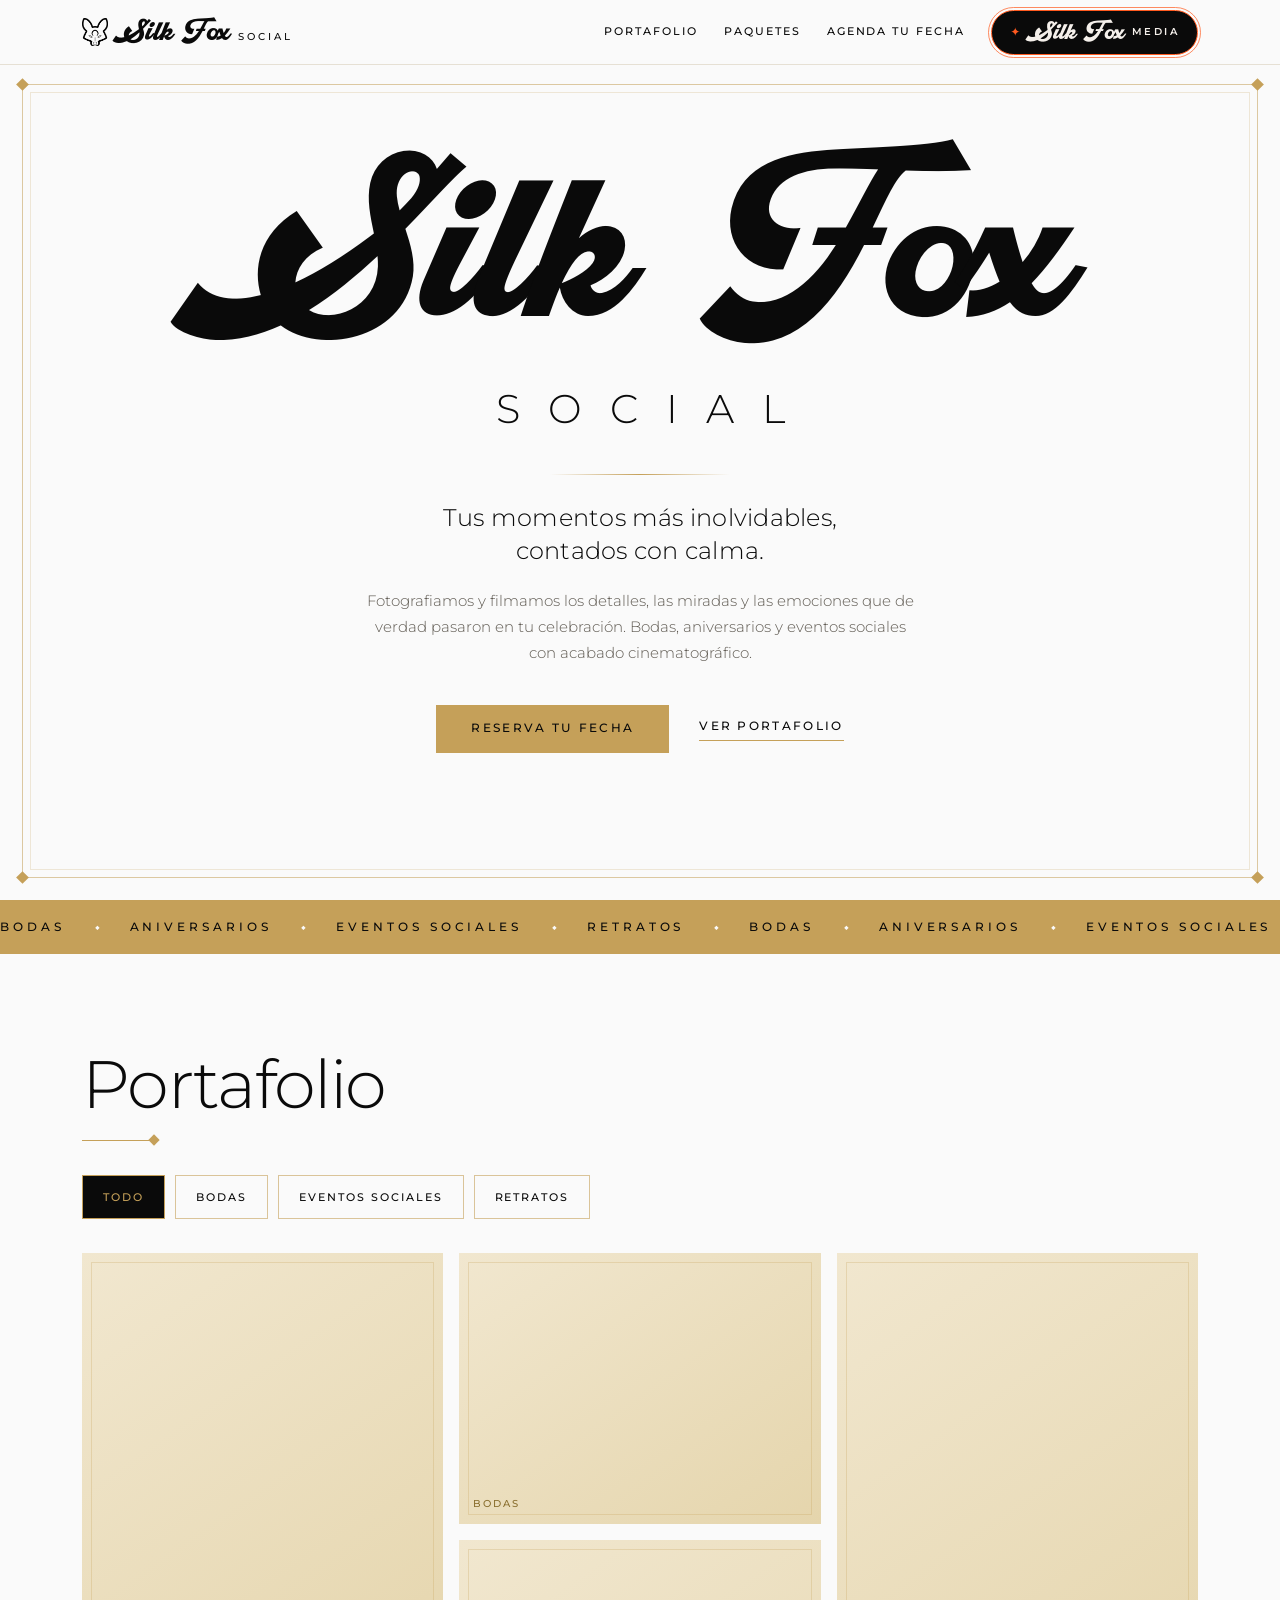
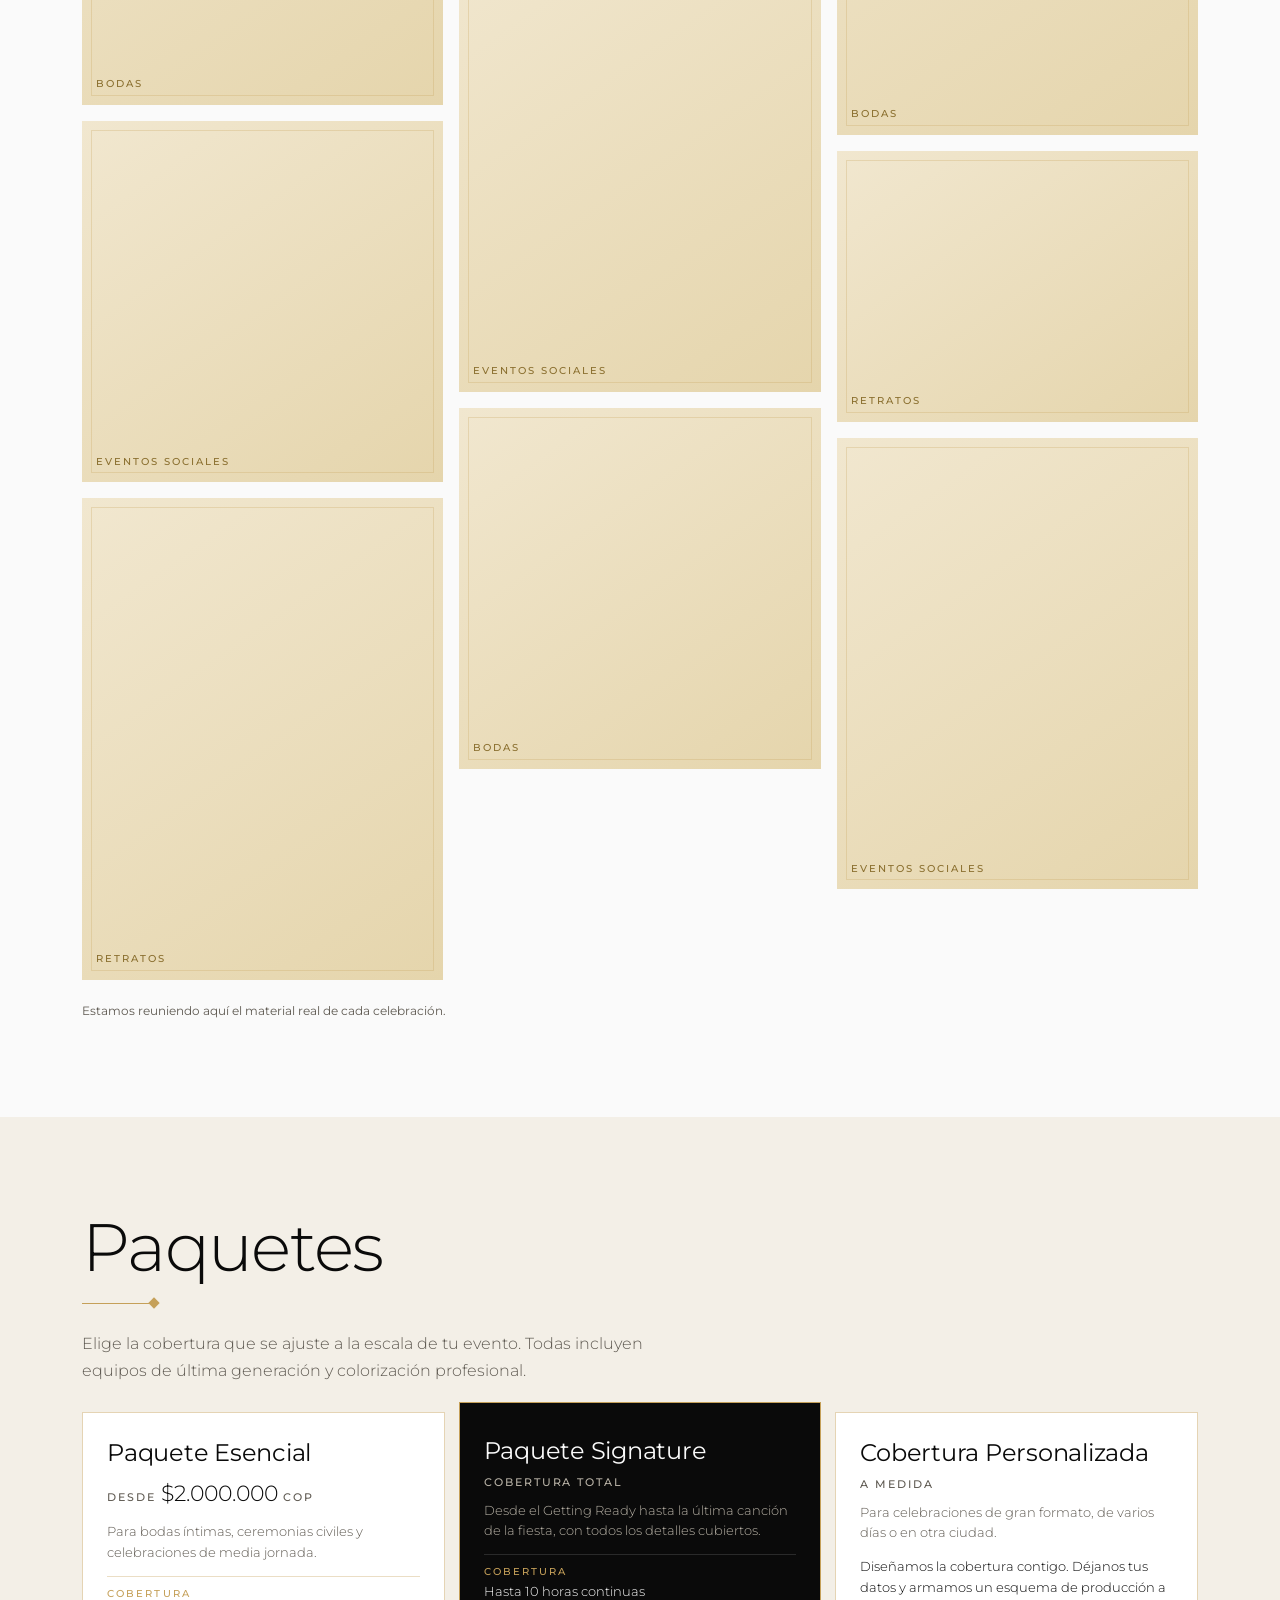
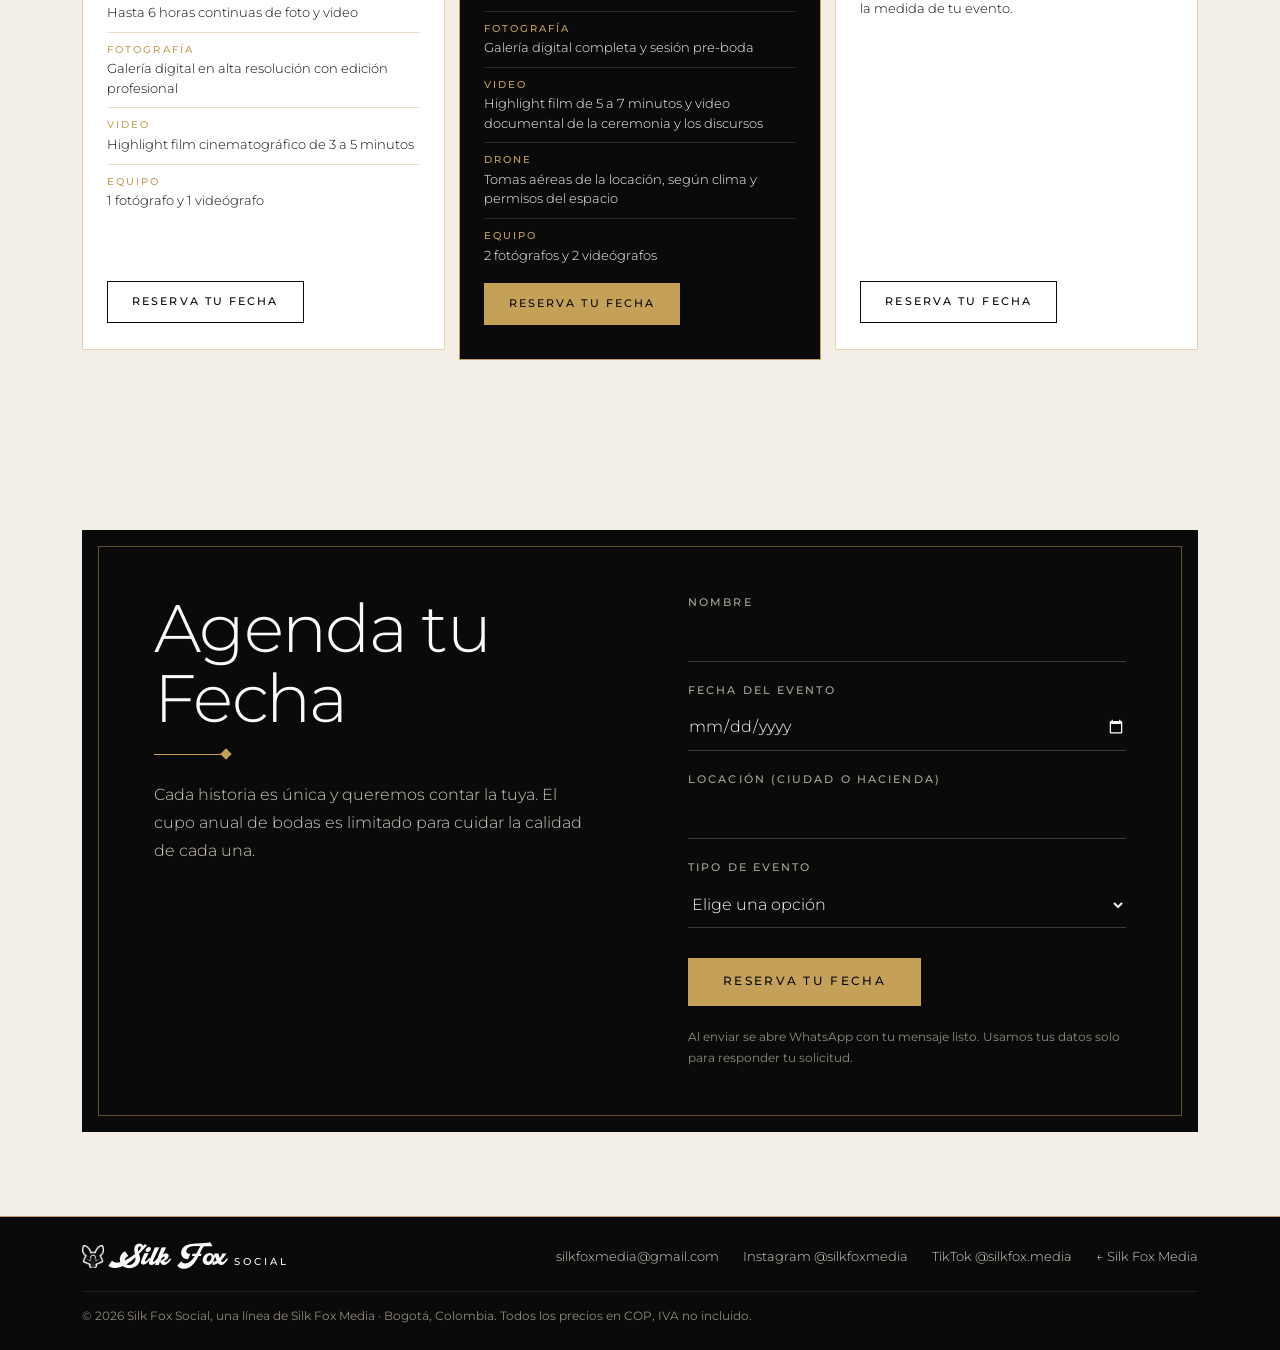
==== social.html @ bcdc84f7 "Primera versión de la web de Silk Fox Landing de Silk Fox Media (Plan Astucia y cotización a medida)" ====
<!doctype html>
<html lang="es-CO">
<head>
<meta charset="utf-8">
<meta name="viewport" content="width=device-width, initial-scale=1">
<script>try{var t=sessionStorage.getItem('sf-pt');if(t)document.documentElement.setAttribute('data-pt',t)}catch(e){}</script>
<title>Fotógrafo y Videógrafo de Bodas en Bogotá | Silk Fox Social</title>
<meta name="description" content="Fotografía y video cinematográfico para bodas, aniversarios y eventos sociales en Bogotá. Paquete Esencial desde $2.000.000 COP. Agenda tu fecha.">
<link rel="canonical" href="https://silkfox.co/social.html">
<meta name="theme-color" content="#FAFAFA">
<meta property="og:type" content="website">
<meta property="og:title" content="Silk Fox Social | Bodas y eventos sociales">
<meta property="og:description" content="Tu boda contada con emoción real y acabado cinematográfico. Fotografía y video para bodas y eventos sociales en Bogotá.">
<meta property="og:url" content="https://silkfox.co/social.html">
<meta property="og:locale" content="es_CO">
<link rel="icon" href="assets/images/favicon-32.png" sizes="32x32" type="image/png">
<link rel="apple-touch-icon" href="assets/images/apple-touch-icon.png">
<link rel="preload" href="assets/fonts/retrofunk-script.otf" as="font" type="font/otf" crossorigin>
<link rel="prefetch" href="index.html">
<link rel="preconnect" href="https://fonts.googleapis.com">
<link rel="preconnect" href="https://fonts.gstatic.com" crossorigin>
<link href="https://fonts.googleapis.com/css2?family=Montserrat:wght@300;400;500;600&display=swap" rel="stylesheet">
<link rel="stylesheet" href="transition.css">
<link rel="stylesheet" href="social.css">
<script type="application/ld+json">
{"@context":"https://schema.org","@type":"ProfessionalService","name":"Silk Fox Social","parentOrganization":{"@type":"Organization","name":"Silk Fox Media","url":"https://silkfox.co/"},"description":"Fotografía y video cinematográfico para bodas, aniversarios y eventos sociales en Bogotá, con cobertura completa y colorización profesional.","url":"https://silkfox.co/social.html","email":"silkfoxmedia@gmail.com","telephone":"+573212841853","address":{"@type":"PostalAddress","addressLocality":"Bogotá","addressCountry":"CO"},"sameAs":["https://instagram.com/silkfoxmedia","https://www.tiktok.com/@silkfox.media"],"areaServed":"Colombia","makesOffer":{"@type":"Offer","name":"Paquete Esencial","description":"Hasta 6 horas de cobertura de fotografía y video, galería digital en alta resolución y highlight film de 3 a 5 minutos.","priceCurrency":"COP","price":"2000000","priceSpecification":{"@type":"PriceSpecification","priceCurrency":"COP","minPrice":"2000000"}}}
</script>
</head>
<body>
<a class="skip" href="#main">Saltar al contenido</a>

<header class="nav" id="nav">
  <div class="wrap nav__in">
    <a class="brand" href="#top" aria-label="Silk Fox Social, inicio"><img src="assets/images/logo.png" alt="" width="30" height="31"><span><b class="sf">Silk Fox</b> Social</span></a>
    <nav class="nav__links" aria-label="Principal">
      <a href="#portafolio">Portafolio</a>
      <a href="#paquetes">Paquetes</a>
      <a href="#fecha">Agenda tu fecha</a>
      <a class="nav__back" data-transition="main" href="index.html"><i aria-hidden="true">✦</i><span class="sf">Silk Fox</span><em>Media</em></a>
    </nav>
  </div>
</header>

<main id="main">

<section class="hero" id="top">
  <div class="wrap hero__in">
    <h1 class="hero__title rv" aria-label="Silk Fox Social"><span class="sf" aria-hidden="true">Silk Fox</span><span class="hero__s" aria-hidden="true">Social</span></h1>
    <span class="hero__rule" aria-hidden="true"></span>
    <p class="hero__sub rv">Tus momentos más inolvidables, contados con calma.</p>
    <p class="hero__copy rv">Fotografiamos y filmamos los detalles, las miradas y las emociones que de verdad pasaron en tu celebración. Bodas, aniversarios y eventos sociales con acabado cinematográfico.</p>
    <div class="hero__cta rv">
      <a class="btn" href="#fecha">Reserva tu fecha</a>
      <a class="link" href="#portafolio">Ver portafolio</a>
    </div>
  </div>
  <span class="corner corner--tl" aria-hidden="true"></span><span class="corner corner--tr" aria-hidden="true"></span><span class="corner corner--bl" aria-hidden="true"></span><span class="corner corner--br" aria-hidden="true"></span>
</section>
<div class="strip" aria-hidden="true"><div class="strip__track"><span>Bodas</span><i>◆</i><span>Aniversarios</span><i>◆</i><span>Eventos sociales</span><i>◆</i><span>Retratos</span><i>◆</i><span>Bodas</span><i>◆</i><span>Aniversarios</span><i>◆</i><span>Eventos sociales</span><i>◆</i><span>Retratos</span><i>◆</i><span>Bodas</span><i>◆</i><span>Aniversarios</span><i>◆</i><span>Eventos sociales</span><i>◆</i><span>Retratos</span><i>◆</i><span>Bodas</span><i>◆</i><span>Aniversarios</span><i>◆</i><span>Eventos sociales</span><i>◆</i><span>Retratos</span><i>◆</i></div></div>

<section class="sec" id="portafolio">
  <div class="wrap">
    <header class="sec__head rv">
      <h2 class="disp">Portafolio</h2>
      <span class="rule" aria-hidden="true"><b></b></span>
    </header>
    <div class="chips rv" role="group" aria-label="Filtrar portafolio">
      <button class="chip is-on" data-filter="all" aria-pressed="true">Todo</button>
      <button class="chip" data-filter="bodas" aria-pressed="false">Bodas</button>
      <button class="chip" data-filter="eventos" aria-pressed="false">Eventos Sociales</button>
      <button class="chip" data-filter="retratos" aria-pressed="false">Retratos</button>
    </div>
    <!-- MOCK: reemplazar cada .ph por <img src="assets/social/NOMBRE.webp" alt="descripción" loading="lazy" width="" height=""> -->
    <div class="masonry" id="masonry">
      <figure class="tile a-45" data-cat="bodas"><div class="ph"></div><figcaption>Bodas</figcaption></figure>
      <figure class="tile a-11" data-cat="eventos"><div class="ph"></div><figcaption>Eventos Sociales</figcaption></figure>
      <figure class="tile a-34" data-cat="retratos"><div class="ph"></div><figcaption>Retratos</figcaption></figure>
      <figure class="tile a-43" data-cat="bodas"><div class="ph"></div><figcaption>Bodas</figcaption></figure>
      <figure class="tile a-45" data-cat="eventos"><div class="ph"></div><figcaption>Eventos Sociales</figcaption></figure>
      <figure class="tile a-11" data-cat="bodas"><div class="ph"></div><figcaption>Bodas</figcaption></figure>
      <figure class="tile a-34" data-cat="bodas"><div class="ph"></div><figcaption>Bodas</figcaption></figure>
      <figure class="tile a-43" data-cat="retratos"><div class="ph"></div><figcaption>Retratos</figcaption></figure>
      <figure class="tile a-45" data-cat="eventos"><div class="ph"></div><figcaption>Eventos Sociales</figcaption></figure>
    </div>
    <p class="note rv">Estamos reuniendo aquí el material real de cada celebración.</p>
  </div>
</section>

<section class="sec sec--tint" id="paquetes">
  <div class="wrap">
    <header class="sec__head rv">
      <h2 class="disp">Paquetes</h2>
      <span class="rule" aria-hidden="true"><b></b></span>
    </header>
    <p class="lead rv">Elige la cobertura que se ajuste a la escala de tu evento. Todas incluyen equipos de última generación y colorización profesional.</p>

    <div class="pk">
      <article class="pack rv">
        <h3 class="disp">Paquete Esencial</h3>
        <p class="price">Desde <b>$2.000.000</b> COP</p>
        <p class="pack__tag">Para bodas íntimas, ceremonias civiles y celebraciones de media jornada.</p>
        <dl class="spec">
          <div><dt>Cobertura</dt><dd>Hasta 6 horas continuas de foto y video</dd></div>
          <div><dt>Fotografía</dt><dd>Galería digital en alta resolución con edición profesional</dd></div>
          <div><dt>Video</dt><dd>Highlight film cinematográfico de 3 a 5 minutos</dd></div>
          <div><dt>Equipo</dt><dd>1 fotógrafo y 1 videógrafo</dd></div>
        </dl>
        <a class="btn btn--line" href="#fecha" data-pack="Paquete Esencial">Reserva tu fecha</a>
      </article>

      <article class="pack pack--dark rv">
        <h3 class="disp">Paquete Signature</h3>
        <p class="price">Cobertura total</p>
        <p class="pack__tag">Desde el Getting Ready hasta la última canción de la fiesta, con todos los detalles cubiertos.</p>
        <dl class="spec">
          <div><dt>Cobertura</dt><dd>Hasta 10 horas continuas</dd></div>
          <div><dt>Fotografía</dt><dd>Galería digital completa y sesión pre-boda</dd></div>
          <div><dt>Video</dt><dd>Highlight film de 5 a 7 minutos y video documental de la ceremonia y los discursos</dd></div>
          <div><dt>Drone</dt><dd>Tomas aéreas de la locación, según clima y permisos del espacio</dd></div>
          <div><dt>Equipo</dt><dd>2 fotógrafos y 2 videógrafos</dd></div>
        </dl>
        <a class="btn" href="#fecha" data-pack="Paquete Signature">Reserva tu fecha</a>
      </article>

      <article class="pack rv">
        <h3 class="disp">Cobertura Personalizada</h3>
        <p class="price">A medida</p>
        <p class="pack__tag">Para celebraciones de gran formato, de varios días o en otra ciudad.</p>
        <p class="pack__txt">Diseñamos la cobertura contigo. Déjanos tus datos y armamos un esquema de producción a la medida de tu evento.</p>
        <a class="btn btn--line" href="#fecha" data-pack="Cobertura Personalizada">Reserva tu fecha</a>
      </article>
    </div>
  </div>
</section>

<section class="sec sec--tint" id="fecha">
  <div class="wrap">
  <div class="fecha">
    <div class="rv">
      <h2 class="disp">Agenda tu Fecha</h2>
      <span class="rule" aria-hidden="true"><b></b></span>
      <p class="fecha__txt">Cada historia es única y queremos contar la tuya. El cupo anual de bodas es limitado para cuidar la calidad de cada una.</p>
    </div>
    <form class="form rv" id="date" novalidate>
      <label>Nombre<input name="nombre" type="text" autocomplete="name" required></label>
      <label>Fecha del evento<input name="fecha" type="date" required></label>
      <label>Locación (ciudad o hacienda)<input name="lugar" type="text" required></label>
      <label>Tipo de evento
        <select name="tipo" required>
          <option value="">Elige una opción</option>
          <option>Boda</option>
          <option>Aniversario</option>
          <option>Evento social</option>
          <option>Retrato</option>
          <option>Otro</option>
        </select>
      </label>
      <input type="hidden" name="paquete" value="">
      <button class="btn" type="submit">Reserva tu fecha</button>
      <p class="note" id="formnote" role="status">Al enviar se abre WhatsApp con tu mensaje listo. Usamos tus datos solo para responder tu solicitud.</p>
    </form>
  </div>
  </div>
</section>

</main>

<footer class="foot">
  <div class="wrap foot__in">
    <a class="brand" href="#top"><img src="assets/images/logo.png" alt="" width="26" height="27"><span><b class="sf">Silk Fox</b> Social</span></a>
    <ul class="foot__list">
      <li><a href="mailto:silkfoxmedia@gmail.com">silkfoxmedia@gmail.com</a></li>
      <li><a href="https://instagram.com/silkfoxmedia" target="_blank" rel="noopener">Instagram @silkfoxmedia</a></li>
      <li><a href="https://www.tiktok.com/@silkfox.media" target="_blank" rel="noopener">TikTok @silkfox.media</a></li>
      <li><a data-transition="main" href="index.html">← Silk Fox Media</a></li>
    </ul>
    <p class="note">© <span id="yr">2026</span> Silk Fox Social, una línea de Silk Fox Media · Bogotá, Colombia. Todos los precios en COP, IVA no incluido.</p>
  </div>
</footer>

<script src="social.js"></script>
<script src="transition.js"></script>
</body>
</html>
---- transition.css ----
/* Transición entre Silk Fox Media (oscuro/naranja) y Silk Fox Social (perla/dorado) */
html[data-pt="social"]{--ptbg:#FAFAFA}
html[data-pt="main"]{--ptbg:#0A0A0A}
/* cubre la página nueva hasta que el script toma el relevo (evita el parpadeo) */
html[data-pt]::after{content:"";position:fixed;inset:0;z-index:9999;background:var(--ptbg)}

.pt{position:fixed;inset:0;z-index:10000;background:var(--pt-bg);color:var(--pt-fg);display:grid;place-items:center;pointer-events:all;
  transform:translateY(100%);transition:transform .9s cubic-bezier(.76,0,.24,1)}
.pt::before,.pt::after{content:"";position:absolute;left:-10%;right:-10%;height:16vh;background:var(--pt-bg)}
.pt::before{bottom:calc(100% - 1px);border-radius:50% 50% 0 0/100% 100% 0 0}
.pt::after{top:calc(100% - 1px);border-radius:0 0 50% 50%/0 0 100% 100%}
.pt.is-in{transform:translateY(0)}
.pt.is-out{transform:translateY(-100%)}
.pt.is-now{transition:none;transform:translateY(0)}
.pt__box{display:grid;justify-items:center;gap:18px;text-align:center;opacity:0;transform:translateY(14px);transition:opacity .5s ease .45s,transform .7s cubic-bezier(.2,0,0,1) .45s}
.pt.is-in .pt__box,.pt.is-now .pt__box{opacity:1;transform:none}
.pt.is-out .pt__box{opacity:0;transform:translateY(-14px);transition-delay:0s;transition-duration:.35s}
.pt__label{line-height:1;white-space:nowrap}
.pt__label{display:grid;justify-items:center;gap:12px}
.pt__label .sf{font-family:'Retrofunk Script',cursive;font-weight:400;font-size:clamp(70px,13vw,170px);line-height:.95}
.pt__label .pt__s{font-family:'Montserrat',sans-serif;font-weight:300;text-transform:uppercase;letter-spacing:.7em;padding-left:.7em;font-size:clamp(16px,2.6vw,32px)}
.pt--main .pt__s{font-weight:600;color:var(--pt-accent);letter-spacing:.5em;padding-left:.5em}
.pt__line{display:block;height:1.5px;width:0;background:var(--pt-accent);transition:width .8s cubic-bezier(.2,0,0,1) .6s}
.pt.is-in .pt__line,.pt.is-now .pt__line{width:min(220px,40vw)}
.pt.is-out .pt__line{transition-delay:0s}
@media (prefers-reduced-motion:reduce){.pt,.pt__box,.pt__line{transition:none!important}}
---- social.css ----
:root{--gold:#C5A059;--gold-hover:#D4AF37;--pearl:#FAFAFA;--ink:#0A0A0A;--soft:#5f5a52;--line:#e6e0d4;--tint:#F3EFE7;--ease:cubic-bezier(.2,0,0,1);--gutter:22px;color-scheme:light}
@font-face{font-family:'Retrofunk Script';src:url('assets/fonts/retrofunk-script.otf') format('opentype');font-display:swap}
*,*::before,*::after{box-sizing:border-box}
html{scroll-behavior:smooth;scroll-padding-top:76px;-webkit-text-size-adjust:100%}
body{margin:0;background:var(--pearl);color:var(--ink);font:300 15.5px/1.75 'Montserrat',system-ui,sans-serif;overflow-x:hidden;-webkit-font-smoothing:antialiased}
h1,h2,h3,p,dl,dd,figure,ul{margin:0;padding:0}ul{list-style:none}
a{color:inherit}img{display:block;max-width:100%}
:focus-visible{outline:2px solid var(--gold);outline-offset:3px;border-radius:2px}
.skip{position:absolute;left:-999px;top:8px;background:var(--ink);color:#fff;padding:8px 14px;z-index:100}.skip:focus{left:8px}
.wrap{width:100%;max-width:1160px;margin-inline:auto;padding-inline:var(--gutter)}
.sf{font-family:'Retrofunk Script',cursive;font-weight:400;letter-spacing:.01em}
.disp{font-family:'Montserrat',sans-serif;font-weight:300;letter-spacing:-.025em}
.rule{display:block;width:72px;height:1px;background:var(--gold);margin:20px 0 0}
.note{font-size:12px;color:var(--soft);font-weight:400}

/* nav */
.nav{position:fixed;inset:0 0 auto 0;z-index:50;background:rgba(250,250,250,.88);backdrop-filter:blur(12px);border-bottom:.5px solid var(--line)}
.nav__in{display:flex;align-items:center;justify-content:space-between;height:64px}
.brand{display:inline-flex;align-items:center;gap:10px;text-decoration:none}
.brand img{width:26px;height:auto;filter:invert(1)}
.brand span{white-space:nowrap;font-weight:500;font-size:10px;letter-spacing:.3em;text-transform:uppercase;line-height:1;display:inline-flex;align-items:baseline;gap:9px}
.brand .sf{font-size:25px;letter-spacing:.01em;text-transform:none;font-weight:400;padding-top:3px}
.nav__links{display:flex;align-items:center;gap:26px}
.nav__links a{font-size:11px;font-weight:500;letter-spacing:.18em;text-transform:uppercase;text-decoration:none;color:var(--ink);transition:color .3s}
.nav__links a:hover{color:var(--gold)}
.nav__links a:not(.nav__back){display:none}
.nav__links a.nav__back{position:relative;display:inline-flex;align-items:center;gap:8px;padding:10px 18px;border-radius:100px;isolation:isolate;
  color:#F5F0EB;background:linear-gradient(110deg,#0A0A0A 0%,#0A0A0A 38%,#4a210f 50%,#0A0A0A 62%,#0A0A0A 100%);background-size:260% 100%;border:1px solid #FF5A1F;
  animation:orangeSweep 3.6s var(--ease) infinite;transition:transform .4s var(--ease),background-color .3s,color .3s}
.nav__links a.nav__back:hover{color:#fff;transform:translateY(-1px) scale(1.04);background:#FF5A1F}
.nav__back i{font-style:normal;color:#FF5A1F;font-size:12px;line-height:1;display:inline-block;animation:twinkle 2.4s ease-in-out infinite}
.nav__back:hover i{color:#fff}
.nav__back .sf{font-size:21px;letter-spacing:.01em;text-transform:none;line-height:1;padding-top:2px}
.nav__back em{font-style:normal;font-size:10px;font-weight:600;letter-spacing:.24em;text-transform:uppercase}
.nav__back::after{content:"";position:absolute;inset:-4px;border-radius:100px;border:1px solid rgba(255,90,31,.7);z-index:-1;animation:ringPulse 2.8s var(--ease) infinite;pointer-events:none}
@keyframes orangeSweep{0%,25%{background-position:100% 0}75%,100%{background-position:0 0}}
@keyframes twinkle{0%,100%{transform:scale(1) rotate(0);opacity:1}50%{transform:scale(.7) rotate(90deg);opacity:.6}}
@keyframes ringPulse{0%{transform:scale(.96);opacity:.9}70%,100%{transform:scale(1.18,1.5);opacity:0}}
@media (min-width:768px){.nav__links a{display:inline!important}}

/* botones */
.btn{display:inline-flex;align-items:center;justify-content:center;min-height:48px;padding:0 34px;background:var(--gold);color:var(--ink);border:1px solid var(--gold);
  font:500 11.5px/1 'Montserrat',sans-serif;letter-spacing:.2em;text-transform:uppercase;text-decoration:none;cursor:pointer;border-radius:0;transition:background .4s var(--ease),border-color .4s,color .4s,transform .4s var(--ease)}
.btn:hover{background:var(--gold-hover);border-color:var(--gold-hover)}
.btn:active{transform:scale(.985)}
.btn--line{background:transparent;color:var(--ink);border-color:var(--ink)}
.btn--line:hover{background:var(--ink);color:var(--pearl);border-color:var(--ink)}
.link{font-size:11.5px;font-weight:500;letter-spacing:.2em;text-transform:uppercase;text-decoration:none;border-bottom:1px solid var(--gold);padding-bottom:4px;transition:color .3s}
.link:hover{color:var(--gold)}

/* revelado suave */
.js .rv{opacity:0;transform:translateY(22px);transition:opacity 1.1s var(--ease),transform 1.1s var(--ease);transition-delay:var(--d,0ms)}
.js .rv.in{opacity:1;transform:none}

/* hero */
.hero{min-height:100svh;display:grid;place-items:center;padding:110px 0 80px;text-align:center}
.hero__in{display:grid;justify-items:center}
.hero__title{margin:0;display:grid;justify-items:center;font-weight:400}
.hero__title .sf{font-size:clamp(78px,15vw,208px);line-height:.95}
.hero__s{font-family:'Montserrat',sans-serif;font-weight:300;font-size:clamp(20px,3.2vw,40px);letter-spacing:.7em;text-transform:uppercase;margin-top:14px;padding-left:.7em;color:var(--ink)}
.hero__rule{display:block;width:0;height:1px;background:var(--gold);margin:30px 0 26px;transition:width 1.4s var(--ease) .5s}
.js .hero.go .hero__rule{width:96px}
body:not(.js) .hero__rule{width:96px}
.hero__sub{font-size:clamp(17px,2.2vw,24px);font-weight:300;letter-spacing:.01em;max-width:26ch;line-height:1.4}
.hero__copy{max-width:560px;color:var(--soft);margin-top:20px;font-size:15px}
.hero__cta{display:flex;flex-wrap:wrap;gap:22px 30px;justify-content:center;align-items:center;margin-top:38px}

/* secciones */
.sec{padding:96px 0}
.sec--tint{background:var(--tint)}
.sec--ink{background:var(--ink);color:var(--pearl)}
.sec__head h2,.fecha h2{font-size:clamp(38px,5.2vw,68px);line-height:1.05}
.sec__head{margin-bottom:34px}
.lead{max-width:620px;color:var(--soft);margin:-8px 0 44px}

/* portafolio masonry */
.chips{display:flex;flex-wrap:wrap;gap:10px;margin-bottom:34px}
.chip{background:transparent;border:1px solid var(--line);color:var(--ink);padding:0 20px;min-height:44px;font:500 11px/1 'Montserrat',sans-serif;letter-spacing:.18em;text-transform:uppercase;cursor:pointer;transition:all .35s var(--ease)}
.chip:hover{border-color:var(--gold)}
.chip.is-on{background:var(--ink);border-color:var(--ink);color:var(--pearl)}
.masonry{columns:1;column-gap:16px}
@media (min-width:600px){.masonry{columns:2}}
@media (min-width:960px){.masonry{columns:3}}
.tile{break-inside:avoid;margin-bottom:16px;position:relative;overflow:hidden;transition:opacity .5s var(--ease),transform .5s var(--ease)}
.tile.is-hide{display:none}
.tile.is-fade{opacity:0;transform:scale(.98)}
.ph{width:100%;background:linear-gradient(145deg,#EDE7DA,#E1D8C5);transition:transform 1.2s var(--ease)}
.a-45 .ph{aspect-ratio:4/5}.a-11 .ph{aspect-ratio:1/1}.a-34 .ph{aspect-ratio:3/4}.a-43 .ph{aspect-ratio:4/3}
.tile:hover .ph{transform:scale(1.03)}
.tile img{width:100%;height:auto;transition:transform 1.2s var(--ease)}.tile:hover img{transform:scale(1.03)}
.tile figcaption{position:absolute;left:14px;bottom:12px;font-size:10px;font-weight:500;letter-spacing:.2em;text-transform:uppercase;color:#7a7060}
.tile::after{content:"";position:absolute;inset:10px;border:1px solid rgba(197,160,89,.55);opacity:0;transition:opacity .5s var(--ease);pointer-events:none}
.tile:hover::after{opacity:1}
#portafolio .note{margin-top:20px}

/* paquetes */
.pk{display:grid;gap:18px}
.pack{display:flex;flex-direction:column;align-items:flex-start;padding:34px 28px;background:var(--pearl);border:1px solid var(--line);transition:border-color .5s var(--ease),transform .6s var(--ease)}
.pack:hover{border-color:var(--gold);transform:translateY(-4px)}
.pack h3{font-size:clamp(24px,2.3vw,30px);line-height:1.15;font-weight:400;letter-spacing:-.01em}
.price{margin:14px 0 4px;font-size:12px;letter-spacing:.18em;text-transform:uppercase;color:var(--soft);font-weight:500}
.price b{font-family:'Montserrat',sans-serif;font-size:26px;font-weight:300;letter-spacing:0;text-transform:none;color:var(--ink)}
.pack__tag{margin:10px 0 24px;color:var(--soft);font-size:14px}
.spec{display:grid;gap:14px;margin-bottom:30px;width:100%}
.spec div{padding-top:14px;border-top:1px solid var(--line)}
.spec dt{font-size:10px;font-weight:500;letter-spacing:.22em;text-transform:uppercase;color:var(--gold);margin-bottom:3px}
.spec dd{font-size:14px}
.pack__txt{font-size:14px;margin-bottom:30px;color:var(--ink)}
.pack .btn{margin-top:auto}
.pack--dark{background:var(--ink);color:var(--pearl);border-color:var(--ink)}
.pack--dark .price,.pack--dark .pack__tag{color:#b8b2a6}
.pack--dark .price b{color:var(--pearl)}
.pack--dark .spec div{border-color:#2a2a2a}
@media (min-width:960px){.pk{grid-template-columns:repeat(3,1fr);align-items:stretch}.pack--dark{margin-block:-16px;padding-block:50px}}

/* agenda */
.fecha{display:grid;gap:44px}
.fecha__txt{margin-top:26px;max-width:42ch;color:#cfc9bd;font-size:16px}
.sec--ink .rule{background:var(--gold)}
.form{display:grid;gap:20px;align-content:start}
.form label{display:grid;gap:4px;font-size:10.5px;font-weight:500;letter-spacing:.2em;text-transform:uppercase;color:#a9a396}
.form input,.form select{width:100%;min-height:46px;background:transparent;color:var(--pearl);border:0;border-bottom:1px solid #3a3a3a;border-radius:0;padding:8px 0;font:300 16px/1.4 'Montserrat',sans-serif;letter-spacing:0;text-transform:none;color-scheme:dark;transition:border-color .4s}
.form select option{color:#000}
.form input:focus,.form select:focus{outline:none;border-color:var(--gold)}
.form .is-bad{border-color:#e5484d}
.form .btn{margin-top:10px;justify-self:start}
.sec--ink .note{color:#8f897c}
@media (min-width:960px){.fecha{grid-template-columns:1fr 1fr;gap:96px;align-items:start}}

/* footer */
.foot{background:var(--ink);color:var(--pearl);border-top:1px solid #1d1d1d;padding:26px 0 24px}
.foot .brand img{filter:none;width:22px}
.foot__in{display:flex;flex-wrap:wrap;align-items:center;justify-content:space-between;gap:14px 32px}
.foot__list{display:flex;flex-wrap:wrap;gap:8px 24px;font-size:12.5px}
.foot__list a{text-decoration:none;color:#d8d2c6;transition:color .3s}.foot__list a:hover{color:var(--gold)}
.foot .note{flex-basis:100%;margin-top:6px;padding-top:14px;border-top:1px solid #1d1d1d;color:#8f897c;font-size:11.5px}
@media (max-width:767px){.foot__in{flex-direction:column;align-items:flex-start}}

@media (prefers-reduced-motion:reduce){
  html{scroll-behavior:auto}
  .js .rv{opacity:1;transform:none;transition:none}
  .hero__rule{transition:none;width:96px}
  .pack:hover,.tile:hover .ph{transform:none}
}
@media (max-width:767px){.nav__links a.nav__back{padding:8px 14px}.nav__back .sf{font-size:19px}.brand span{font-size:9px;letter-spacing:.24em}.brand .sf{font-size:22px}}

/* paquetes compactos */
.lead{margin:-8px 0 28px}
.pk{gap:14px}
.pack{padding:22px 20px}
.pack h3{font-size:clamp(21px,1.9vw,25px)}
.price{margin:8px 0 2px;font-size:11px}
.price b{font-size:22px}
.pack__tag{margin:6px 0 14px;font-size:13px;line-height:1.55}
.spec{gap:9px;margin-bottom:18px}
.spec div{padding-top:9px}
.spec dt{font-size:9.5px;margin-bottom:1px}
.spec dd{font-size:13px;line-height:1.5}
.pack__txt{font-size:13px;margin-bottom:18px;line-height:1.6}
.pack .btn{min-height:42px;padding:0 24px;font-size:10.5px}
@media (min-width:960px){.pack{padding:26px 24px}.pack--dark{margin-block:-10px;padding-block:34px}}

/* ===== detalles en dorado y negro ===== */
/* hero: marco dorado tipo invitación */
.hero{position:relative}
.hero::before{content:"";position:absolute;inset:84px 22px 22px;border:1px solid rgba(197,160,89,.55);pointer-events:none}
.hero::after{content:"";position:absolute;inset:92px 30px 30px;border:1px solid rgba(197,160,89,.22);pointer-events:none}
.corner{position:absolute;width:9px;height:9px;background:var(--gold);transform:rotate(45deg);pointer-events:none}
.corner--tl{top:80px;left:18px}.corner--tr{top:80px;right:18px}.corner--bl{bottom:18px;left:18px}.corner--br{bottom:18px;right:18px}
.hero__rule{height:1px;background:linear-gradient(90deg,transparent,var(--gold),transparent)}
.js .hero.go .hero__rule{width:180px}
/* franja negra con texto dorado */
.strip{background:var(--ink);overflow:hidden;padding:17px 0;border-top:1px solid var(--gold);border-bottom:1px solid var(--gold)}
.strip__track{display:flex;align-items:center;gap:30px;width:max-content;animation:strip 52s linear infinite}
.strip__track span{font-size:11.5px;font-weight:500;letter-spacing:.34em;text-transform:uppercase;color:var(--gold);white-space:nowrap}
.strip__track i{font-style:normal;font-size:8px;color:var(--pearl);opacity:.7}
@keyframes strip{to{transform:translateX(-50%)}}
/* reglas con rombo */
.rule{position:relative;overflow:visible}
.rule b{position:absolute;right:-4px;top:-4px;width:8px;height:8px;background:var(--gold);transform:rotate(45deg)}
.sec--ink .rule b{background:var(--gold)}
/* chips */
.chip.is-on{background:var(--ink);border-color:var(--gold);color:var(--gold)}
/* mosaico: marcos dorados y piezas negras */
.tile::after{opacity:.5;inset:9px}
.tile:hover::after{opacity:1}
/* paquetes sobre negro */
/* pie con filete dorado */
.foot{border-top:1px solid var(--gold)}
@media (max-width:767px){.hero::before{inset:76px 14px 16px}.hero::after{inset:84px 22px 24px}.corner--tl,.corner--tr{top:72px}.corner--tl,.corner--bl{left:10px}.corner--tr,.corner--br{right:10px}.corner--bl,.corner--br{bottom:12px}}
@media (prefers-reduced-motion:reduce){.nav__back,.nav__back i,.nav__back::after,.strip__track{animation:none}.nav__back::after{display:none}}
@media (min-width:768px){.nav__links a.nav__back{display:inline-flex!important}}
.hero__title .sf{white-space:nowrap}
@media (max-width:767px){
  .hero__title .sf{font-size:clamp(60px,19vw,96px)}
  .brand{gap:7px}.brand img{width:22px}
  .brand .sf{font-size:20px}
  .brand span{font-size:8px;letter-spacing:.2em;gap:6px}
  .nav__links a.nav__back{padding:7px 12px;gap:6px;white-space:nowrap}
  .nav__back .sf{font-size:17px}
  .nav__back em{font-size:8.5px;letter-spacing:.16em}
}

/* ===== proporción: predomina el blanco, dorado en bloques, negro solo en detalles ===== */
/* franja dorada */
.strip{background:var(--gold);border:0}
.strip__track span{color:var(--ink)}
.strip__track i{color:var(--pearl);opacity:1}
/* paquetes sobre blanco; solo Signature en negro */
.pack{background:#fff}
.pack--dark .btn{background:var(--gold);border-color:var(--gold);color:var(--ink)}
.pack--dark .btn:hover{background:var(--pearl);border-color:var(--pearl)}
/* agenda: tarjeta negra con marco dorado */
#fecha{background:var(--tint);padding:84px 0}
.fecha{position:relative;background:var(--ink);color:var(--pearl);padding:44px 26px}
.fecha::before{content:"";position:absolute;inset:12px;border:1px solid rgba(197,160,89,.45);pointer-events:none}
.fecha>*{position:relative}
@media (min-width:960px){.fecha{padding:64px 72px}.fecha::before{inset:16px}}
.fecha .btn:hover{background:var(--gold-hover);border-color:var(--gold-hover)}
.fecha .note{color:#8f897c}

/* más dorado fino sobre blanco */
.sec__head h2{position:relative}
.chip{border-color:rgba(197,160,89,.6)}
.tile .ph{background:linear-gradient(145deg,#F1E7CF,#E5D5AC)}
.tile figcaption{color:#8a6f2f}
.pack{border-color:rgba(197,160,89,.45)}
.spec div{border-color:rgba(197,160,89,.35)}
.pack.pack--dark{background:var(--ink);border-color:var(--gold);color:var(--pearl)}
.pack.pack--dark .spec div{border-color:#2a2a2a}
.pack.pack--dark .spec dd{color:var(--pearl)}
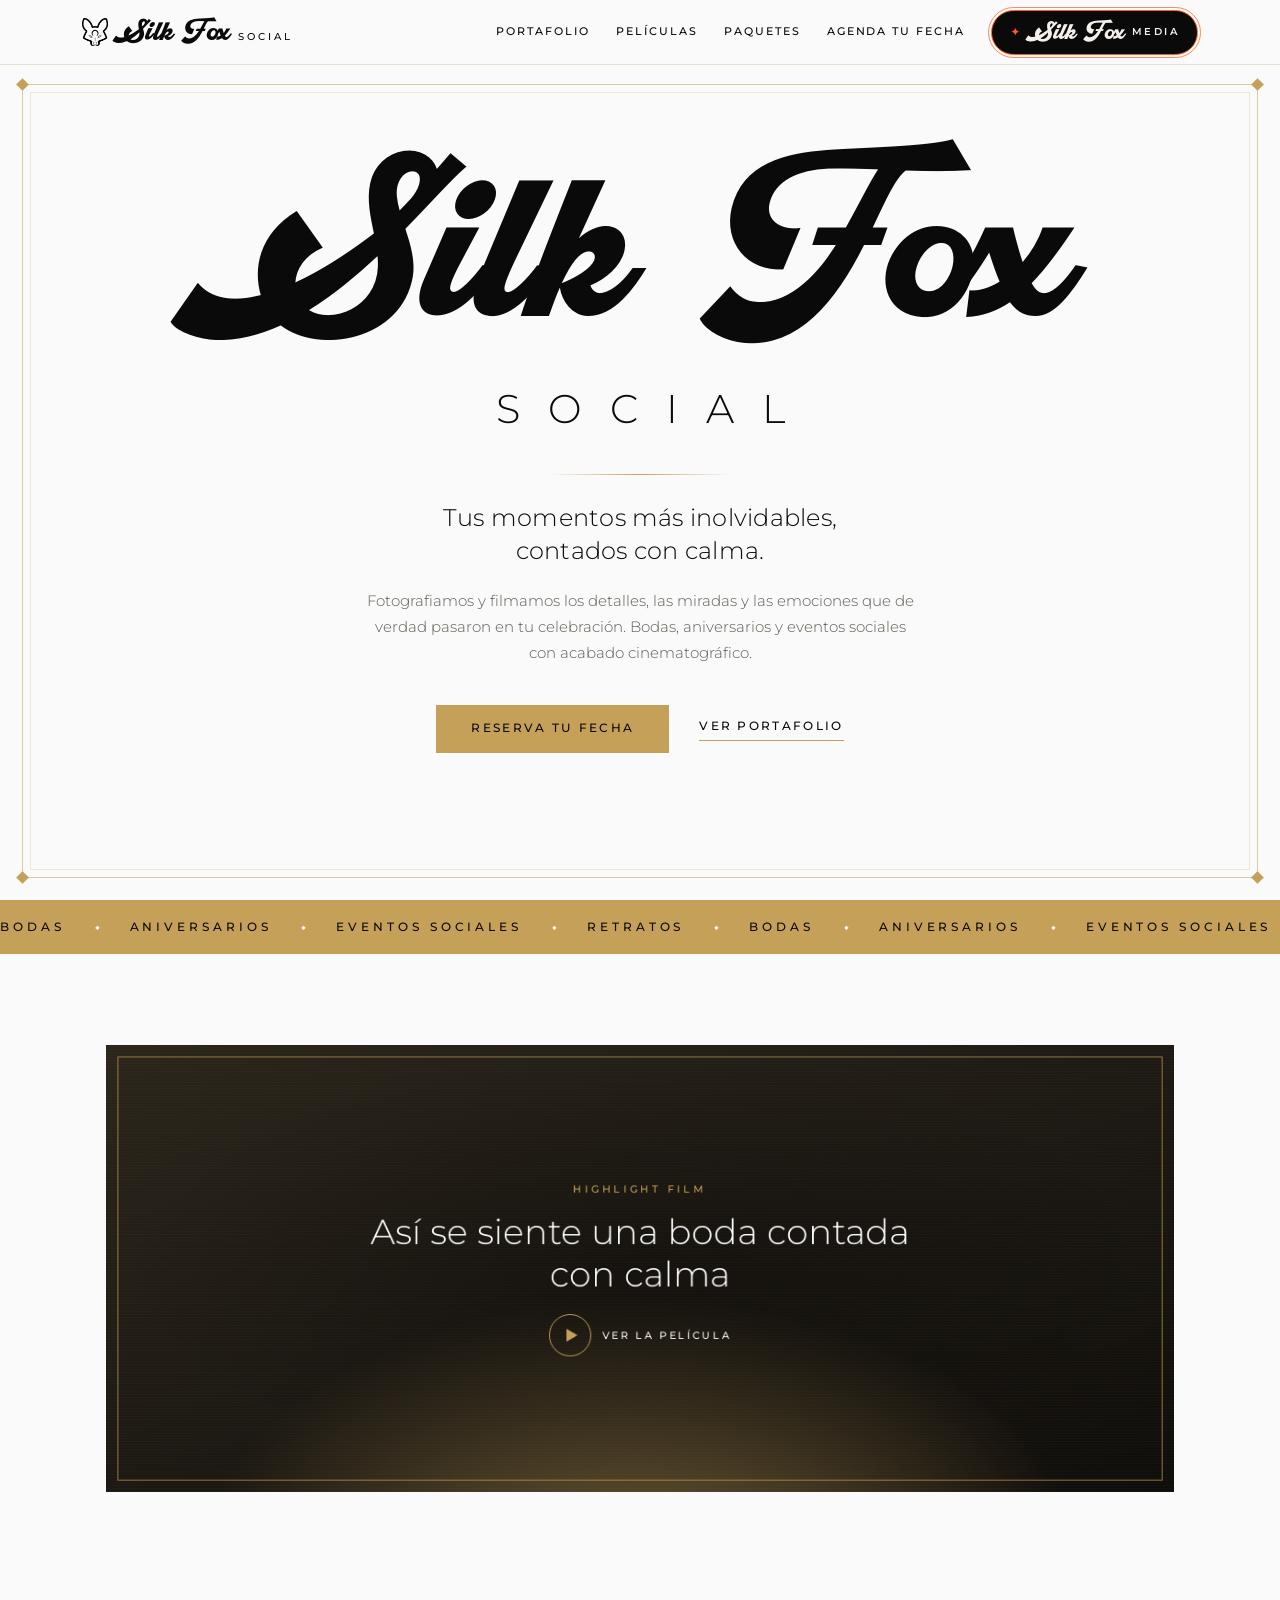
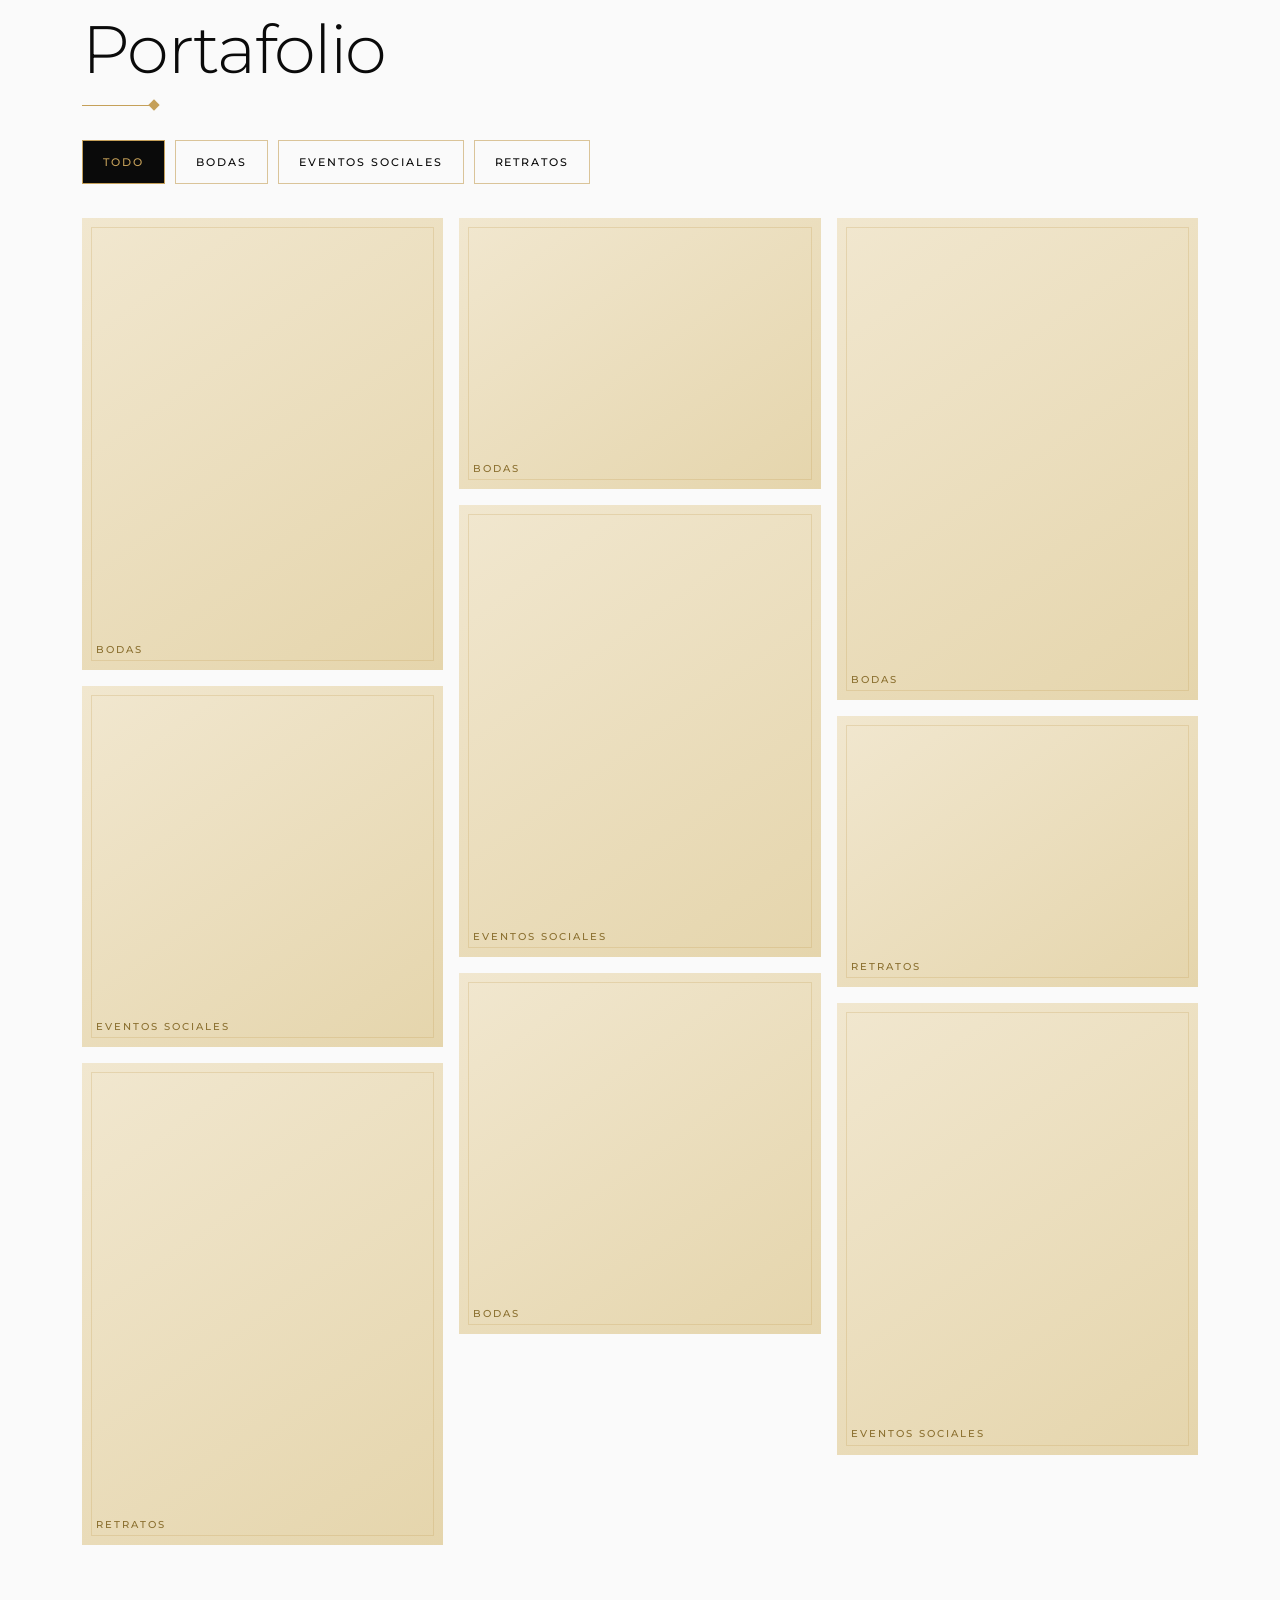
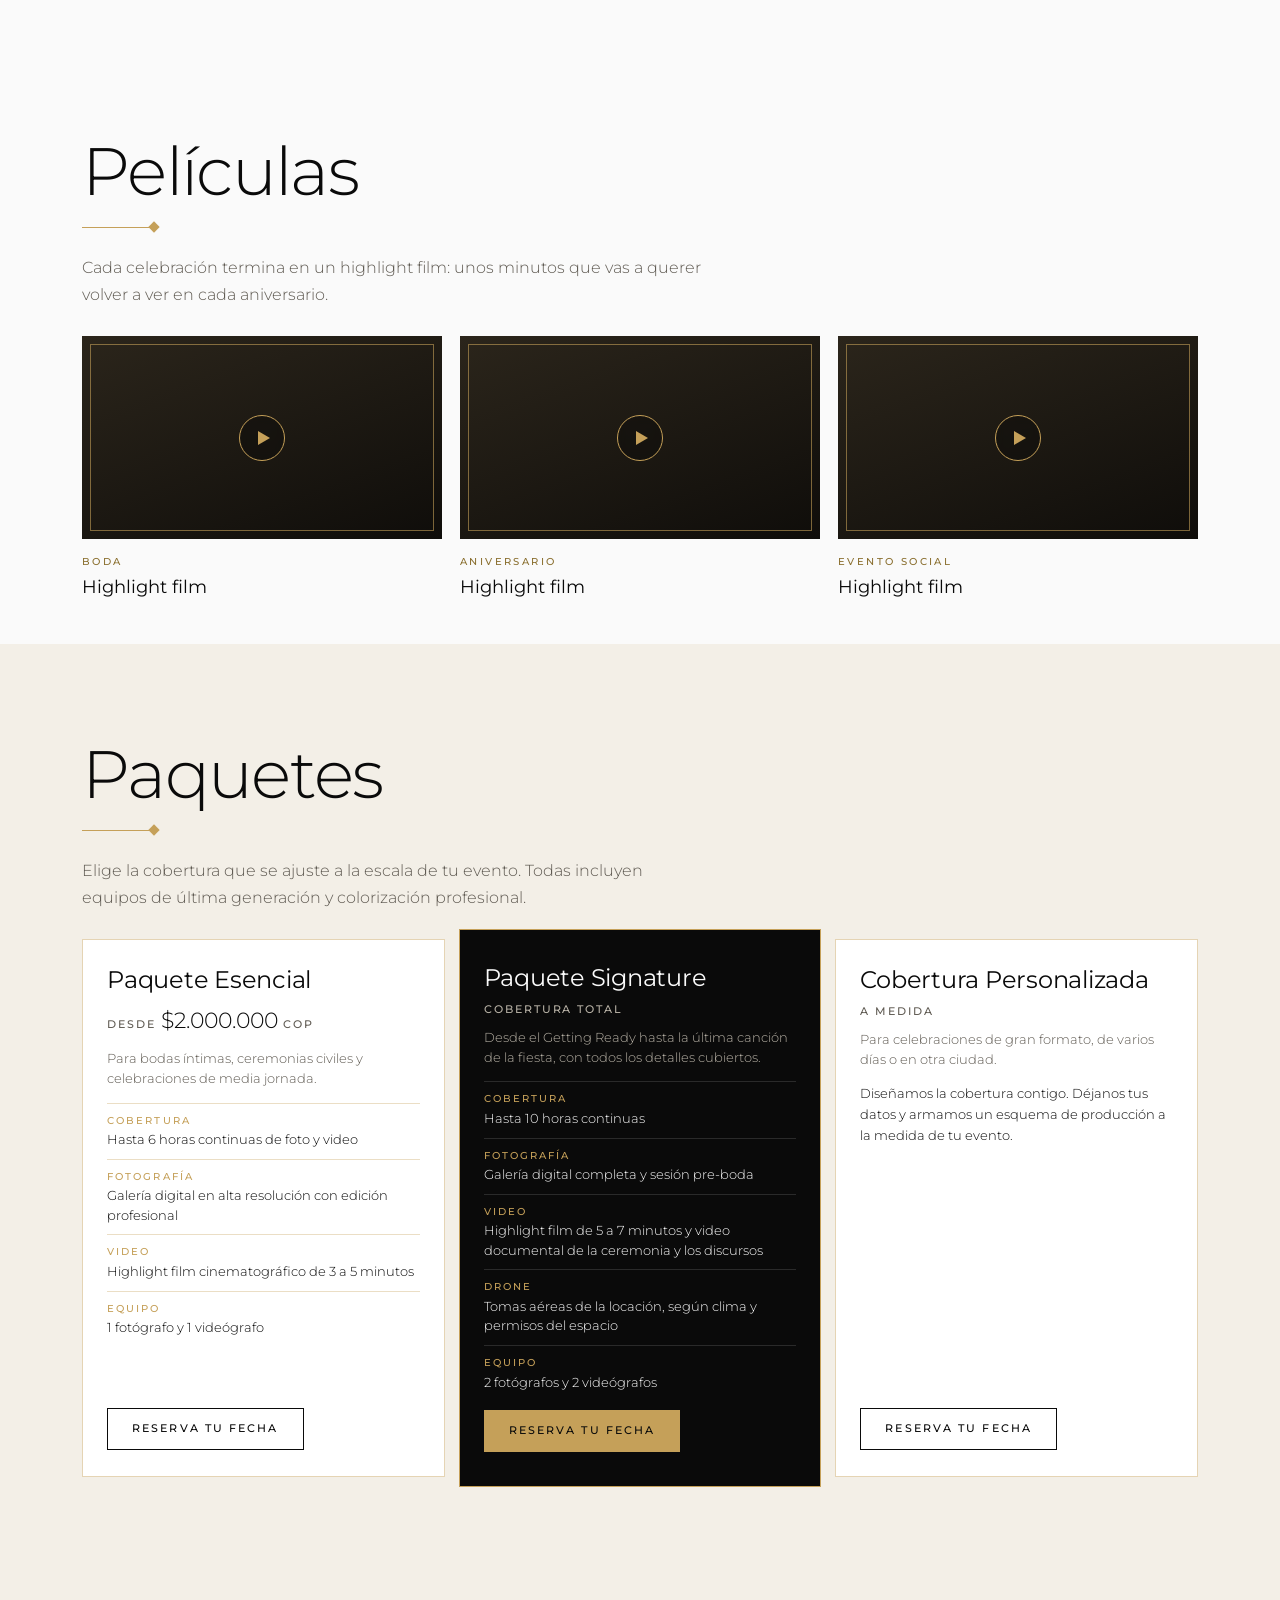
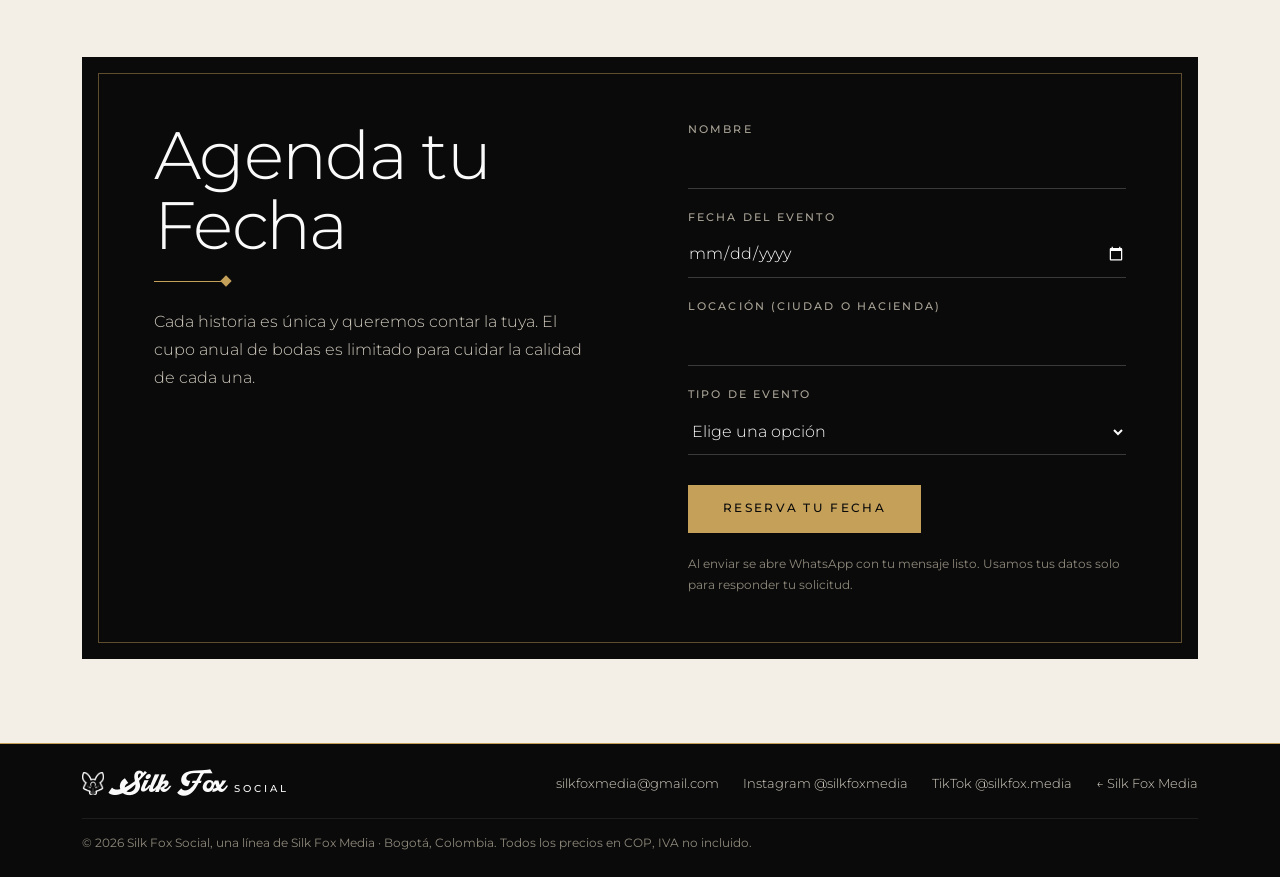
==== commit bf4938f2: "Capa cinematográfica en Media y Social, lista para los assets Media: video en el hero, showreel que " ====
--- a/social.html
+++ b/social.html
@@ -22,6 +22,7 @@
 <link href="https://fonts.googleapis.com/css2?family=Montserrat:wght@300;400;500;600&display=swap" rel="stylesheet">
 <link rel="stylesheet" href="transition.css">
 <link rel="stylesheet" href="social.css">
+<link rel="stylesheet" href="cine.css">
 <script type="application/ld+json">
 {"@context":"https://schema.org","@type":"ProfessionalService","name":"Silk Fox Social","parentOrganization":{"@type":"Organization","name":"Silk Fox Media","url":"https://silkfox.co/"},"description":"Fotografía y video cinematográfico para bodas, aniversarios y eventos sociales en Bogotá, con cobertura completa y colorización profesional.","url":"https://silkfox.co/social.html","email":"silkfoxmedia@gmail.com","telephone":"+573212841853","address":{"@type":"PostalAddress","addressLocality":"Bogotá","addressCountry":"CO"},"sameAs":["https://instagram.com/silkfoxmedia","https://www.tiktok.com/@silkfox.media"],"areaServed":"Colombia","makesOffer":{"@type":"Offer","name":"Paquete Esencial","description":"Hasta 6 horas de cobertura de fotografía y video, galería digital en alta resolución y highlight film de 3 a 5 minutos.","priceCurrency":"COP","price":"2000000","priceSpecification":{"@type":"PriceSpecification","priceCurrency":"COP","minPrice":"2000000"}}}
 </script>
@@ -34,6 +35,7 @@
     <a class="brand" href="#top" aria-label="Silk Fox Social, inicio"><img src="assets/images/logo.png" alt="" width="30" height="31"><span><b class="sf">Silk Fox</b> Social</span></a>
     <nav class="nav__links" aria-label="Principal">
       <a href="#portafolio">Portafolio</a>
+      <a href="#peliculas">Películas</a>
       <a href="#paquetes">Paquetes</a>
       <a href="#fecha">Agenda tu fecha</a>
       <a class="nav__back" data-transition="main" href="index.html"><i aria-hidden="true">✦</i><span class="sf">Silk Fox</span><em>Media</em></a>
@@ -58,6 +60,20 @@
 </section>
 <div class="strip" aria-hidden="true"><div class="strip__track"><span>Bodas</span><i>◆</i><span>Aniversarios</span><i>◆</i><span>Eventos sociales</span><i>◆</i><span>Retratos</span><i>◆</i><span>Bodas</span><i>◆</i><span>Aniversarios</span><i>◆</i><span>Eventos sociales</span><i>◆</i><span>Retratos</span><i>◆</i><span>Bodas</span><i>◆</i><span>Aniversarios</span><i>◆</i><span>Eventos sociales</span><i>◆</i><span>Retratos</span><i>◆</i><span>Bodas</span><i>◆</i><span>Aniversarios</span><i>◆</i><span>Eventos sociales</span><i>◆</i><span>Retratos</span><i>◆</i></div></div>
 
+<!-- PELÍCULA: highlight film en formato cine -->
+<section class="film" aria-label="Highlight film">
+  <a class="film__frame" href="assets/social/film.mp4" data-play data-video="assets/social/film.mp4" data-title="Highlight film · Silk Fox Social" data-media>
+    <span class="film__ph" aria-hidden="true"></span>
+    <video class="film__video" data-lazy muted loop playsinline preload="none" poster="assets/social/film-poster.jpg"><source data-src="assets/social/film-loop.mp4" type="video/mp4"></video>
+    <span class="film__ui">
+      <em>Highlight film</em>
+      <b>Así se siente una boda contada con calma</b>
+      <span class="film__btn"><span class="film__play" aria-hidden="true"></span>Ver la película</span>
+    </span>
+    <span class="media__todo">social/film-loop.mp4 · film.mp4 · film-poster.jpg</span>
+  </a>
+</section>
+
 <section class="sec" id="portafolio">
   <div class="wrap">
     <header class="sec__head rv">
@@ -70,19 +86,61 @@
       <button class="chip" data-filter="eventos" aria-pressed="false">Eventos Sociales</button>
       <button class="chip" data-filter="retratos" aria-pressed="false">Retratos</button>
     </div>
-    <!-- MOCK: reemplazar cada .ph por <img src="assets/social/NOMBRE.webp" alt="descripción" loading="lazy" width="" height=""> -->
+    <!-- Fotos: assets/social/gallery/01.jpg … 09.jpg (2000 px lado largo). Para añadir más, copia una <figure> y cambia el número. -->
     <div class="masonry" id="masonry">
-      <figure class="tile a-45" data-cat="bodas"><div class="ph"></div><figcaption>Bodas</figcaption></figure>
-      <figure class="tile a-11" data-cat="eventos"><div class="ph"></div><figcaption>Eventos Sociales</figcaption></figure>
-      <figure class="tile a-34" data-cat="retratos"><div class="ph"></div><figcaption>Retratos</figcaption></figure>
-      <figure class="tile a-43" data-cat="bodas"><div class="ph"></div><figcaption>Bodas</figcaption></figure>
-      <figure class="tile a-45" data-cat="eventos"><div class="ph"></div><figcaption>Eventos Sociales</figcaption></figure>
-      <figure class="tile a-11" data-cat="bodas"><div class="ph"></div><figcaption>Bodas</figcaption></figure>
-      <figure class="tile a-34" data-cat="bodas"><div class="ph"></div><figcaption>Bodas</figcaption></figure>
-      <figure class="tile a-43" data-cat="retratos"><div class="ph"></div><figcaption>Retratos</figcaption></figure>
-      <figure class="tile a-45" data-cat="eventos"><div class="ph"></div><figcaption>Eventos Sociales</figcaption></figure>
-    </div>
-    <p class="note rv">Estamos reuniendo aquí el material real de cada celebración.</p>
+      <figure class="tile a-45" data-cat="bodas"><a class="tile__a" href="assets/social/gallery/01.jpg" data-img data-title="Bodas" aria-label="Ampliar: Fotografía de boda"><div class="ph" data-media><img data-asset src="assets/social/gallery/01.jpg" alt="Fotografía de boda" loading="lazy"><span class="media__todo">social/gallery/01.jpg</span></div></a><figcaption>Bodas</figcaption></figure>
+      <figure class="tile a-11" data-cat="eventos"><a class="tile__a" href="assets/social/gallery/02.jpg" data-img data-title="Eventos Sociales" aria-label="Ampliar: Fotografía de evento social"><div class="ph" data-media><img data-asset src="assets/social/gallery/02.jpg" alt="Fotografía de evento social" loading="lazy"><span class="media__todo">social/gallery/02.jpg</span></div></a><figcaption>Eventos Sociales</figcaption></figure>
+      <figure class="tile a-34" data-cat="retratos"><a class="tile__a" href="assets/social/gallery/03.jpg" data-img data-title="Retratos" aria-label="Ampliar: Retrato"><div class="ph" data-media><img data-asset src="assets/social/gallery/03.jpg" alt="Retrato" loading="lazy"><span class="media__todo">social/gallery/03.jpg</span></div></a><figcaption>Retratos</figcaption></figure>
+      <figure class="tile a-43" data-cat="bodas"><a class="tile__a" href="assets/social/gallery/04.jpg" data-img data-title="Bodas" aria-label="Ampliar: Fotografía de boda"><div class="ph" data-media><img data-asset src="assets/social/gallery/04.jpg" alt="Fotografía de boda" loading="lazy"><span class="media__todo">social/gallery/04.jpg</span></div></a><figcaption>Bodas</figcaption></figure>
+      <figure class="tile a-45" data-cat="eventos"><a class="tile__a" href="assets/social/gallery/05.jpg" data-img data-title="Eventos Sociales" aria-label="Ampliar: Fotografía de evento social"><div class="ph" data-media><img data-asset src="assets/social/gallery/05.jpg" alt="Fotografía de evento social" loading="lazy"><span class="media__todo">social/gallery/05.jpg</span></div></a><figcaption>Eventos Sociales</figcaption></figure>
+      <figure class="tile a-11" data-cat="bodas"><a class="tile__a" href="assets/social/gallery/06.jpg" data-img data-title="Bodas" aria-label="Ampliar: Fotografía de boda"><div class="ph" data-media><img data-asset src="assets/social/gallery/06.jpg" alt="Fotografía de boda" loading="lazy"><span class="media__todo">social/gallery/06.jpg</span></div></a><figcaption>Bodas</figcaption></figure>
+      <figure class="tile a-34" data-cat="bodas"><a class="tile__a" href="assets/social/gallery/07.jpg" data-img data-title="Bodas" aria-label="Ampliar: Fotografía de boda"><div class="ph" data-media><img data-asset src="assets/social/gallery/07.jpg" alt="Fotografía de boda" loading="lazy"><span class="media__todo">social/gallery/07.jpg</span></div></a><figcaption>Bodas</figcaption></figure>
+      <figure class="tile a-43" data-cat="retratos"><a class="tile__a" href="assets/social/gallery/08.jpg" data-img data-title="Retratos" aria-label="Ampliar: Retrato"><div class="ph" data-media><img data-asset src="assets/social/gallery/08.jpg" alt="Retrato" loading="lazy"><span class="media__todo">social/gallery/08.jpg</span></div></a><figcaption>Retratos</figcaption></figure>
+      <figure class="tile a-45" data-cat="eventos"><a class="tile__a" href="assets/social/gallery/09.jpg" data-img data-title="Eventos Sociales" aria-label="Ampliar: Fotografía de evento social"><div class="ph" data-media><img data-asset src="assets/social/gallery/09.jpg" alt="Fotografía de evento social" loading="lazy"><span class="media__todo">social/gallery/09.jpg</span></div></a><figcaption>Eventos Sociales</figcaption></figure>
+    </div>
+    
+  </div>
+</section>
+
+<section class="sec" id="peliculas">
+  <div class="wrap">
+    <header class="sec__head rv">
+      <h2 class="disp">Películas</h2>
+      <span class="rule" aria-hidden="true"><b></b></span>
+    </header>
+    <p class="lead rv">Cada celebración termina en un highlight film: unos minutos que vas a querer volver a ver en cada aniversario.</p>
+    <div class="films">
+      <a class="fcard rv" href="assets/social/films/01.mp4" data-play data-video="assets/social/films/01.mp4" data-title="Highlight film · Boda">
+        <span class="fcard__m" data-media>
+          <img data-asset src="assets/social/films/01.jpg" alt="Highlight film de boda" loading="lazy">
+          <video data-preview muted loop playsinline preload="none"><source data-src="assets/social/films/01-preview.mp4" type="video/mp4"></video>
+          <span class="fcard__play" aria-hidden="true"></span>
+          <span class="media__todo">social/films/01.jpg · 01-preview.mp4 · 01.mp4</span>
+        </span>
+        <span class="fcard__k">Boda</span>
+        <span class="fcard__t">Highlight film</span>
+      </a>
+      <a class="fcard rv" href="assets/social/films/02.mp4" data-play data-video="assets/social/films/02.mp4" data-title="Highlight film · Aniversario">
+        <span class="fcard__m" data-media>
+          <img data-asset src="assets/social/films/02.jpg" alt="Highlight film de aniversario" loading="lazy">
+          <video data-preview muted loop playsinline preload="none"><source data-src="assets/social/films/02-preview.mp4" type="video/mp4"></video>
+          <span class="fcard__play" aria-hidden="true"></span>
+          <span class="media__todo">social/films/02.jpg · 02-preview.mp4 · 02.mp4</span>
+        </span>
+        <span class="fcard__k">Aniversario</span>
+        <span class="fcard__t">Highlight film</span>
+      </a>
+      <a class="fcard rv" href="assets/social/films/03.mp4" data-play data-video="assets/social/films/03.mp4" data-title="Highlight film · Evento social">
+        <span class="fcard__m" data-media>
+          <img data-asset src="assets/social/films/03.jpg" alt="Highlight film de evento social" loading="lazy">
+          <video data-preview muted loop playsinline preload="none"><source data-src="assets/social/films/03-preview.mp4" type="video/mp4"></video>
+          <span class="fcard__play" aria-hidden="true"></span>
+          <span class="media__todo">social/films/03.jpg · 03-preview.mp4 · 03.mp4</span>
+        </span>
+        <span class="fcard__k">Evento social</span>
+        <span class="fcard__t">Highlight film</span>
+      </a>
+    </div>
   </div>
 </section>
 
@@ -178,6 +236,7 @@
   </div>
 </footer>
 
+<script src="cine.js"></script>
 <script src="social.js"></script>
 <script src="transition.js"></script>
 </body>
--- a/social.css
+++ b/social.css
@@ -229,3 +229,51 @@
 .pack.pack--dark{background:var(--ink);border-color:var(--gold);color:var(--pearl)}
 .pack.pack--dark .spec div{border-color:#2a2a2a}
 .pack.pack--dark .spec dd{color:var(--pearl)}
+
+/* ===== cine v4 ===== */
+/* película principal en formato 2.39:1 */
+.film{padding:72px 0 8px;background:var(--pearl)}
+.film__frame{position:relative;display:block;width:min(1160px,calc(100% - 44px));margin:0 auto;aspect-ratio:2.39/1;overflow:hidden;color:var(--pearl);text-decoration:none;
+  transform:scale(var(--fs,.92));transform-origin:center;will-change:transform}
+.film__frame::after{content:"";position:absolute;inset:12px;border:1px solid rgba(197,160,89,.75);pointer-events:none;z-index:3}
+.film__ph{position:absolute;inset:0;background:radial-gradient(60% 90% at 50% 120%,rgba(197,160,89,.5),transparent 70%),repeating-linear-gradient(0deg,rgba(255,255,255,.025) 0 1px,transparent 1px 3px),linear-gradient(160deg,#2b251b,#0f0d0a)}
+.film__video{position:absolute;inset:0;width:100%;height:100%;object-fit:cover;opacity:0;transition:opacity 1.2s}
+.film__frame.has-video .film__video{opacity:1}
+.film__frame.has-video .film__ph{opacity:0}
+.film__ui{position:absolute;inset:0;z-index:2;display:grid;place-content:center;justify-items:center;gap:14px;padding:24px;text-align:center;background:radial-gradient(ellipse at center,rgba(0,0,0,.25),transparent 70%)}
+.film__ui em{font-style:normal;font-size:11px;font-weight:500;letter-spacing:.34em;text-transform:uppercase;color:var(--gold)}
+.film__ui b{font-weight:300;font-size:clamp(20px,3vw,40px);line-height:1.2;max-width:24ch}
+.film__btn{display:inline-flex;align-items:center;gap:12px;font-size:11px;font-weight:500;letter-spacing:.24em;text-transform:uppercase;margin-top:6px}
+.film__play,.fcard__play{position:relative;display:inline-block;width:46px;height:46px;border-radius:50%;border:1px solid var(--gold);transition:background .4s var(--ease),transform .5s var(--ease)}
+.film__play::after,.fcard__play::after{content:"";position:absolute;left:50%;top:50%;margin:-7px 0 0 -4px;border-left:12px solid var(--gold);border-top:7px solid transparent;border-bottom:7px solid transparent}
+.film__frame:hover .film__play{background:var(--gold);transform:scale(1.08)}
+.film__frame:hover .film__play::after{border-left-color:var(--ink)}
+@media (max-width:767px){.film__frame{aspect-ratio:16/10}}
+
+/* galería: enlaces, fotos y zoom lento */
+.tile__a{display:block;color:inherit}
+.ph{position:relative;overflow:hidden}
+.ph img{position:absolute;inset:0;width:100%;height:100%;object-fit:cover;transform:scale(1);transition:transform 14s linear}
+.tile.in .ph img{transform:scale(1.08)}
+.ph.has-img+figcaption,.tile:has(.has-img) figcaption{color:#fff;text-shadow:0 1px 8px rgba(0,0,0,.5);z-index:2}
+.tile figcaption{z-index:2;pointer-events:none}
+
+/* películas */
+.films{display:grid;gap:18px}
+.fcard{display:block;color:var(--ink);text-decoration:none}
+.fcard__m{position:relative;display:block;aspect-ratio:16/9;overflow:hidden;background:linear-gradient(160deg,#2b251b,#0f0d0a)}
+.fcard__m::after{content:"";position:absolute;inset:8px;border:1px solid rgba(197,160,89,.6);pointer-events:none;z-index:3}
+.fcard__m img,.fcard__m video{position:absolute;inset:0;width:100%;height:100%;object-fit:cover;transition:transform 1.2s var(--ease),opacity .6s}
+.fcard__m video{opacity:0}.fcard__m.has-video video{opacity:1}
+.fcard:hover .fcard__m img,.fcard:hover .fcard__m video{transform:scale(1.04)}
+.fcard__play{position:absolute;left:50%;top:50%;margin:-23px 0 0 -23px;z-index:2;background:rgba(10,10,10,.35);backdrop-filter:blur(4px)}
+.fcard:hover .fcard__play{background:var(--gold);transform:scale(1.1)}
+.fcard:hover .fcard__play::after{border-left-color:var(--ink)}
+.fcard__k{display:block;margin-top:14px;font-size:10px;font-weight:500;letter-spacing:.24em;text-transform:uppercase;color:#8a6f2f}
+.fcard__t{display:block;font-size:18px;font-weight:400;margin-top:2px}
+@media (min-width:768px){.films{grid-template-columns:repeat(3,1fr)}}
+#peliculas{padding-bottom:40px}
+
+/* visor con acento dorado */
+.lbx__cap{color:#c5a059}
+@media (prefers-reduced-motion:reduce){.film__frame{transform:none}.ph img{transition:none}.tile.in .ph img{transform:none}}
--- a/cine.css
+++ b/cine.css
@@ -0,0 +1,19 @@
+/* Visor a pantalla completa y rutas de assets pendientes (compartido) */
+.lbx{width:min(1200px,94vw);max-width:none;max-height:92vh;padding:0;border:0;background:transparent;overflow:visible;color:#F5F0EB}
+.lbx[open]{animation:lbxIn .5s cubic-bezier(.2,0,0,1)}
+.lbx::backdrop{background:rgba(5,5,5,.94);backdrop-filter:blur(6px)}
+@keyframes lbxIn{from{opacity:0;transform:scale(.96)}to{opacity:1;transform:none}}
+.lbx__stage{display:grid;place-items:center;min-height:30vh}
+.lbx__stage video,.lbx__stage img{display:block;max-width:100%;max-height:82vh;margin:auto;background:#000}
+.lbx__stage iframe{width:100%;aspect-ratio:16/9;border:0;background:#000}
+.lbx__cap{margin:14px 0 0;text-align:center;font:500 11px/1.4 'Montserrat',sans-serif;letter-spacing:.24em;text-transform:uppercase;color:#a49e94}
+.lbx__miss{font:300 18px/1.5 'Montserrat',sans-serif;text-align:center;padding:60px 20px;color:#d8d2c6}
+.lbx__x{position:fixed;top:18px;right:18px;width:48px;height:48px;border-radius:50%;border:1px solid rgba(255,255,255,.3);background:rgba(0,0,0,.5);color:#fff;font:300 26px/1 'Montserrat',sans-serif;cursor:pointer;transition:background .3s,transform .3s}
+.lbx__x:hover{background:rgba(255,255,255,.15);transform:rotate(90deg)}
+html.lbx-open{overflow:hidden}
+
+.media__todo{display:none;position:absolute;left:10px;bottom:10px;z-index:6;padding:4px 7px;border-radius:4px;background:rgba(0,0,0,.65);color:#cfc9bd;font:600 9px/1.2 ui-monospace,Menlo,monospace;letter-spacing:.02em;pointer-events:none}
+.show-todo .media__todo{display:block}
+.has-video>.media__todo,.has-img>.media__todo{display:none!important}
+video.is-missing{display:none}
+@media (prefers-reduced-motion:reduce){.lbx[open]{animation:none}}
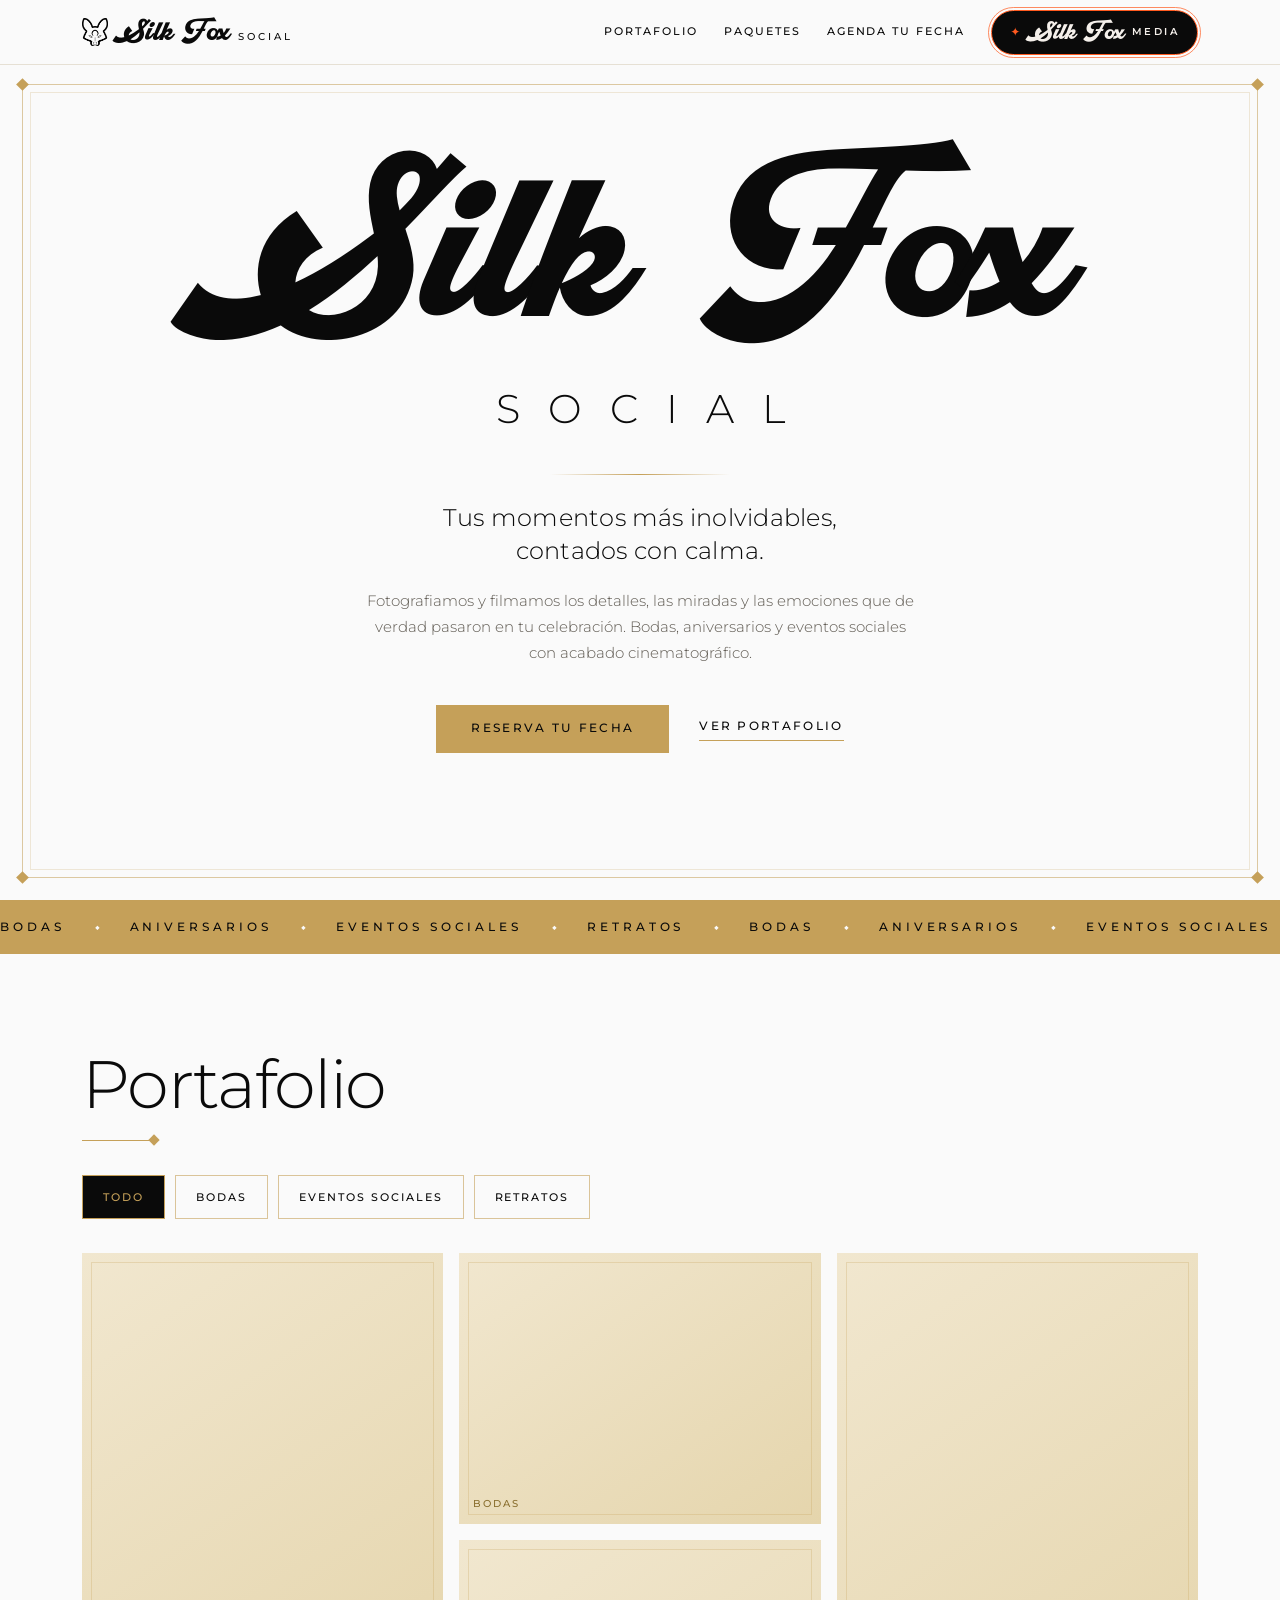
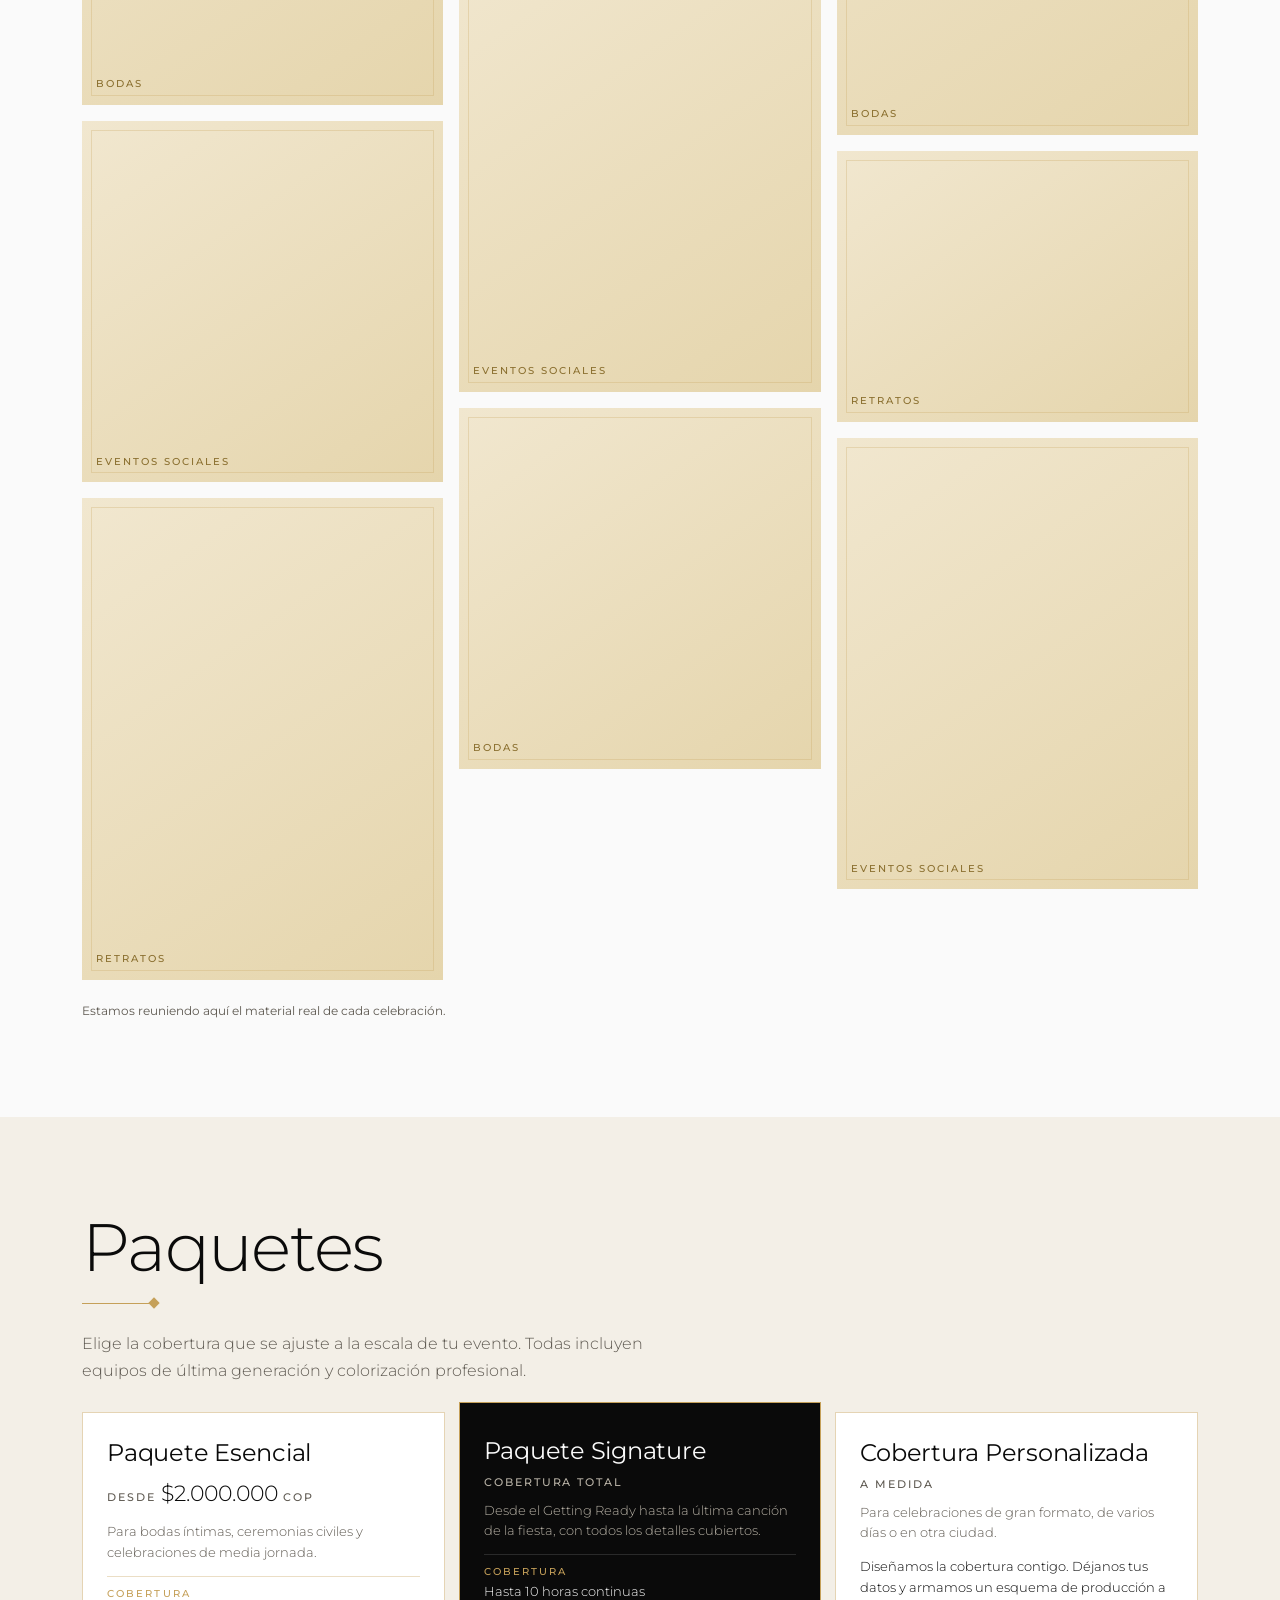
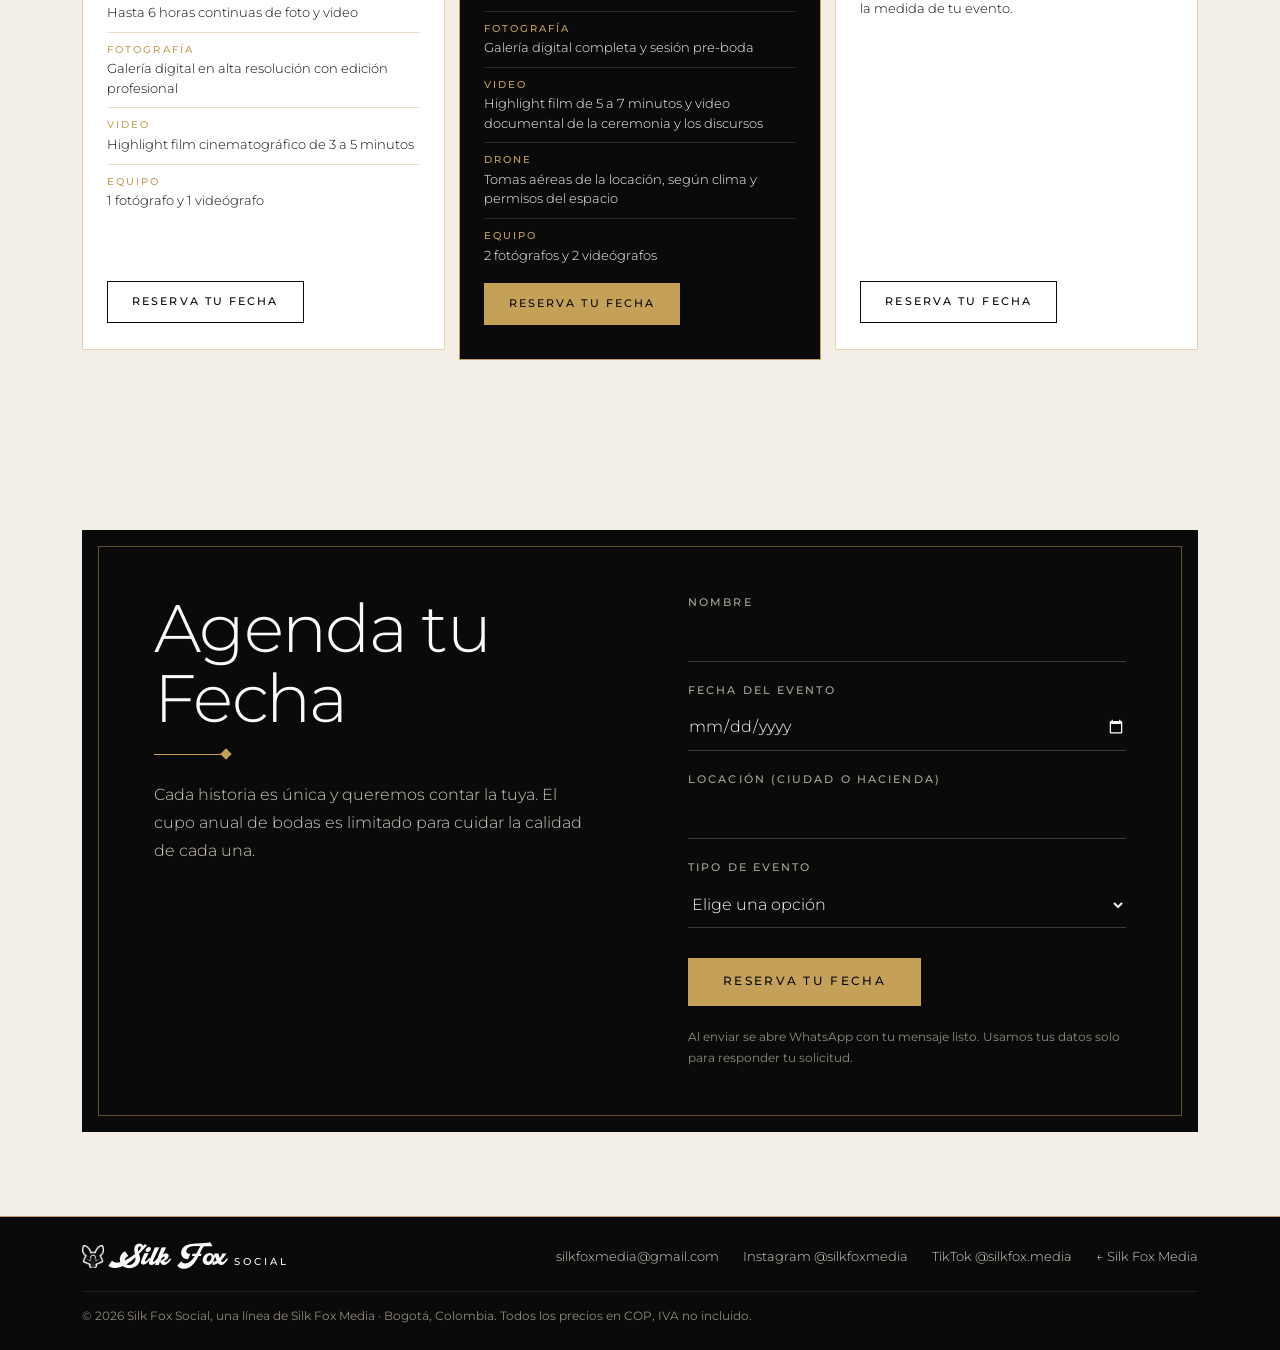
==== commit 25d03502: "Volver a la versión anterior a la capa cinematográfica Revierte bf4938f a pedido del usuario.  Co-Au" ====
--- a/social.html
+++ b/social.html
@@ -22,7 +22,6 @@
 <link href="https://fonts.googleapis.com/css2?family=Montserrat:wght@300;400;500;600&display=swap" rel="stylesheet">
 <link rel="stylesheet" href="transition.css">
 <link rel="stylesheet" href="social.css">
-<link rel="stylesheet" href="cine.css">
 <script type="application/ld+json">
 {"@context":"https://schema.org","@type":"ProfessionalService","name":"Silk Fox Social","parentOrganization":{"@type":"Organization","name":"Silk Fox Media","url":"https://silkfox.co/"},"description":"Fotografía y video cinematográfico para bodas, aniversarios y eventos sociales en Bogotá, con cobertura completa y colorización profesional.","url":"https://silkfox.co/social.html","email":"silkfoxmedia@gmail.com","telephone":"+573212841853","address":{"@type":"PostalAddress","addressLocality":"Bogotá","addressCountry":"CO"},"sameAs":["https://instagram.com/silkfoxmedia","https://www.tiktok.com/@silkfox.media"],"areaServed":"Colombia","makesOffer":{"@type":"Offer","name":"Paquete Esencial","description":"Hasta 6 horas de cobertura de fotografía y video, galería digital en alta resolución y highlight film de 3 a 5 minutos.","priceCurrency":"COP","price":"2000000","priceSpecification":{"@type":"PriceSpecification","priceCurrency":"COP","minPrice":"2000000"}}}
 </script>
@@ -35,7 +34,6 @@
     <a class="brand" href="#top" aria-label="Silk Fox Social, inicio"><img src="assets/images/logo.png" alt="" width="30" height="31"><span><b class="sf">Silk Fox</b> Social</span></a>
     <nav class="nav__links" aria-label="Principal">
       <a href="#portafolio">Portafolio</a>
-      <a href="#peliculas">Películas</a>
       <a href="#paquetes">Paquetes</a>
       <a href="#fecha">Agenda tu fecha</a>
       <a class="nav__back" data-transition="main" href="index.html"><i aria-hidden="true">✦</i><span class="sf">Silk Fox</span><em>Media</em></a>
@@ -60,20 +58,6 @@
 </section>
 <div class="strip" aria-hidden="true"><div class="strip__track"><span>Bodas</span><i>◆</i><span>Aniversarios</span><i>◆</i><span>Eventos sociales</span><i>◆</i><span>Retratos</span><i>◆</i><span>Bodas</span><i>◆</i><span>Aniversarios</span><i>◆</i><span>Eventos sociales</span><i>◆</i><span>Retratos</span><i>◆</i><span>Bodas</span><i>◆</i><span>Aniversarios</span><i>◆</i><span>Eventos sociales</span><i>◆</i><span>Retratos</span><i>◆</i><span>Bodas</span><i>◆</i><span>Aniversarios</span><i>◆</i><span>Eventos sociales</span><i>◆</i><span>Retratos</span><i>◆</i></div></div>
 
-<!-- PELÍCULA: highlight film en formato cine -->
-<section class="film" aria-label="Highlight film">
-  <a class="film__frame" href="assets/social/film.mp4" data-play data-video="assets/social/film.mp4" data-title="Highlight film · Silk Fox Social" data-media>
-    <span class="film__ph" aria-hidden="true"></span>
-    <video class="film__video" data-lazy muted loop playsinline preload="none" poster="assets/social/film-poster.jpg"><source data-src="assets/social/film-loop.mp4" type="video/mp4"></video>
-    <span class="film__ui">
-      <em>Highlight film</em>
-      <b>Así se siente una boda contada con calma</b>
-      <span class="film__btn"><span class="film__play" aria-hidden="true"></span>Ver la película</span>
-    </span>
-    <span class="media__todo">social/film-loop.mp4 · film.mp4 · film-poster.jpg</span>
-  </a>
-</section>
-
 <section class="sec" id="portafolio">
   <div class="wrap">
     <header class="sec__head rv">
@@ -86,61 +70,19 @@
       <button class="chip" data-filter="eventos" aria-pressed="false">Eventos Sociales</button>
       <button class="chip" data-filter="retratos" aria-pressed="false">Retratos</button>
     </div>
-    <!-- Fotos: assets/social/gallery/01.jpg … 09.jpg (2000 px lado largo). Para añadir más, copia una <figure> y cambia el número. -->
+    <!-- MOCK: reemplazar cada .ph por <img src="assets/social/NOMBRE.webp" alt="descripción" loading="lazy" width="" height=""> -->
     <div class="masonry" id="masonry">
-      <figure class="tile a-45" data-cat="bodas"><a class="tile__a" href="assets/social/gallery/01.jpg" data-img data-title="Bodas" aria-label="Ampliar: Fotografía de boda"><div class="ph" data-media><img data-asset src="assets/social/gallery/01.jpg" alt="Fotografía de boda" loading="lazy"><span class="media__todo">social/gallery/01.jpg</span></div></a><figcaption>Bodas</figcaption></figure>
-      <figure class="tile a-11" data-cat="eventos"><a class="tile__a" href="assets/social/gallery/02.jpg" data-img data-title="Eventos Sociales" aria-label="Ampliar: Fotografía de evento social"><div class="ph" data-media><img data-asset src="assets/social/gallery/02.jpg" alt="Fotografía de evento social" loading="lazy"><span class="media__todo">social/gallery/02.jpg</span></div></a><figcaption>Eventos Sociales</figcaption></figure>
-      <figure class="tile a-34" data-cat="retratos"><a class="tile__a" href="assets/social/gallery/03.jpg" data-img data-title="Retratos" aria-label="Ampliar: Retrato"><div class="ph" data-media><img data-asset src="assets/social/gallery/03.jpg" alt="Retrato" loading="lazy"><span class="media__todo">social/gallery/03.jpg</span></div></a><figcaption>Retratos</figcaption></figure>
-      <figure class="tile a-43" data-cat="bodas"><a class="tile__a" href="assets/social/gallery/04.jpg" data-img data-title="Bodas" aria-label="Ampliar: Fotografía de boda"><div class="ph" data-media><img data-asset src="assets/social/gallery/04.jpg" alt="Fotografía de boda" loading="lazy"><span class="media__todo">social/gallery/04.jpg</span></div></a><figcaption>Bodas</figcaption></figure>
-      <figure class="tile a-45" data-cat="eventos"><a class="tile__a" href="assets/social/gallery/05.jpg" data-img data-title="Eventos Sociales" aria-label="Ampliar: Fotografía de evento social"><div class="ph" data-media><img data-asset src="assets/social/gallery/05.jpg" alt="Fotografía de evento social" loading="lazy"><span class="media__todo">social/gallery/05.jpg</span></div></a><figcaption>Eventos Sociales</figcaption></figure>
-      <figure class="tile a-11" data-cat="bodas"><a class="tile__a" href="assets/social/gallery/06.jpg" data-img data-title="Bodas" aria-label="Ampliar: Fotografía de boda"><div class="ph" data-media><img data-asset src="assets/social/gallery/06.jpg" alt="Fotografía de boda" loading="lazy"><span class="media__todo">social/gallery/06.jpg</span></div></a><figcaption>Bodas</figcaption></figure>
-      <figure class="tile a-34" data-cat="bodas"><a class="tile__a" href="assets/social/gallery/07.jpg" data-img data-title="Bodas" aria-label="Ampliar: Fotografía de boda"><div class="ph" data-media><img data-asset src="assets/social/gallery/07.jpg" alt="Fotografía de boda" loading="lazy"><span class="media__todo">social/gallery/07.jpg</span></div></a><figcaption>Bodas</figcaption></figure>
-      <figure class="tile a-43" data-cat="retratos"><a class="tile__a" href="assets/social/gallery/08.jpg" data-img data-title="Retratos" aria-label="Ampliar: Retrato"><div class="ph" data-media><img data-asset src="assets/social/gallery/08.jpg" alt="Retrato" loading="lazy"><span class="media__todo">social/gallery/08.jpg</span></div></a><figcaption>Retratos</figcaption></figure>
-      <figure class="tile a-45" data-cat="eventos"><a class="tile__a" href="assets/social/gallery/09.jpg" data-img data-title="Eventos Sociales" aria-label="Ampliar: Fotografía de evento social"><div class="ph" data-media><img data-asset src="assets/social/gallery/09.jpg" alt="Fotografía de evento social" loading="lazy"><span class="media__todo">social/gallery/09.jpg</span></div></a><figcaption>Eventos Sociales</figcaption></figure>
+      <figure class="tile a-45" data-cat="bodas"><div class="ph"></div><figcaption>Bodas</figcaption></figure>
+      <figure class="tile a-11" data-cat="eventos"><div class="ph"></div><figcaption>Eventos Sociales</figcaption></figure>
+      <figure class="tile a-34" data-cat="retratos"><div class="ph"></div><figcaption>Retratos</figcaption></figure>
+      <figure class="tile a-43" data-cat="bodas"><div class="ph"></div><figcaption>Bodas</figcaption></figure>
+      <figure class="tile a-45" data-cat="eventos"><div class="ph"></div><figcaption>Eventos Sociales</figcaption></figure>
+      <figure class="tile a-11" data-cat="bodas"><div class="ph"></div><figcaption>Bodas</figcaption></figure>
+      <figure class="tile a-34" data-cat="bodas"><div class="ph"></div><figcaption>Bodas</figcaption></figure>
+      <figure class="tile a-43" data-cat="retratos"><div class="ph"></div><figcaption>Retratos</figcaption></figure>
+      <figure class="tile a-45" data-cat="eventos"><div class="ph"></div><figcaption>Eventos Sociales</figcaption></figure>
     </div>
-    
-  </div>
-</section>
-
-<section class="sec" id="peliculas">
-  <div class="wrap">
-    <header class="sec__head rv">
-      <h2 class="disp">Películas</h2>
-      <span class="rule" aria-hidden="true"><b></b></span>
-    </header>
-    <p class="lead rv">Cada celebración termina en un highlight film: unos minutos que vas a querer volver a ver en cada aniversario.</p>
-    <div class="films">
-      <a class="fcard rv" href="assets/social/films/01.mp4" data-play data-video="assets/social/films/01.mp4" data-title="Highlight film · Boda">
-        <span class="fcard__m" data-media>
-          <img data-asset src="assets/social/films/01.jpg" alt="Highlight film de boda" loading="lazy">
-          <video data-preview muted loop playsinline preload="none"><source data-src="assets/social/films/01-preview.mp4" type="video/mp4"></video>
-          <span class="fcard__play" aria-hidden="true"></span>
-          <span class="media__todo">social/films/01.jpg · 01-preview.mp4 · 01.mp4</span>
-        </span>
-        <span class="fcard__k">Boda</span>
-        <span class="fcard__t">Highlight film</span>
-      </a>
-      <a class="fcard rv" href="assets/social/films/02.mp4" data-play data-video="assets/social/films/02.mp4" data-title="Highlight film · Aniversario">
-        <span class="fcard__m" data-media>
-          <img data-asset src="assets/social/films/02.jpg" alt="Highlight film de aniversario" loading="lazy">
-          <video data-preview muted loop playsinline preload="none"><source data-src="assets/social/films/02-preview.mp4" type="video/mp4"></video>
-          <span class="fcard__play" aria-hidden="true"></span>
-          <span class="media__todo">social/films/02.jpg · 02-preview.mp4 · 02.mp4</span>
-        </span>
-        <span class="fcard__k">Aniversario</span>
-        <span class="fcard__t">Highlight film</span>
-      </a>
-      <a class="fcard rv" href="assets/social/films/03.mp4" data-play data-video="assets/social/films/03.mp4" data-title="Highlight film · Evento social">
-        <span class="fcard__m" data-media>
-          <img data-asset src="assets/social/films/03.jpg" alt="Highlight film de evento social" loading="lazy">
-          <video data-preview muted loop playsinline preload="none"><source data-src="assets/social/films/03-preview.mp4" type="video/mp4"></video>
-          <span class="fcard__play" aria-hidden="true"></span>
-          <span class="media__todo">social/films/03.jpg · 03-preview.mp4 · 03.mp4</span>
-        </span>
-        <span class="fcard__k">Evento social</span>
-        <span class="fcard__t">Highlight film</span>
-      </a>
-    </div>
+    <p class="note rv">Estamos reuniendo aquí el material real de cada celebración.</p>
   </div>
 </section>
 
@@ -236,7 +178,6 @@
   </div>
 </footer>
 
-<script src="cine.js"></script>
 <script src="social.js"></script>
 <script src="transition.js"></script>
 </body>
--- a/social.css
+++ b/social.css
@@ -229,51 +229,3 @@
 .pack.pack--dark{background:var(--ink);border-color:var(--gold);color:var(--pearl)}
 .pack.pack--dark .spec div{border-color:#2a2a2a}
 .pack.pack--dark .spec dd{color:var(--pearl)}
-
-/* ===== cine v4 ===== */
-/* película principal en formato 2.39:1 */
-.film{padding:72px 0 8px;background:var(--pearl)}
-.film__frame{position:relative;display:block;width:min(1160px,calc(100% - 44px));margin:0 auto;aspect-ratio:2.39/1;overflow:hidden;color:var(--pearl);text-decoration:none;
-  transform:scale(var(--fs,.92));transform-origin:center;will-change:transform}
-.film__frame::after{content:"";position:absolute;inset:12px;border:1px solid rgba(197,160,89,.75);pointer-events:none;z-index:3}
-.film__ph{position:absolute;inset:0;background:radial-gradient(60% 90% at 50% 120%,rgba(197,160,89,.5),transparent 70%),repeating-linear-gradient(0deg,rgba(255,255,255,.025) 0 1px,transparent 1px 3px),linear-gradient(160deg,#2b251b,#0f0d0a)}
-.film__video{position:absolute;inset:0;width:100%;height:100%;object-fit:cover;opacity:0;transition:opacity 1.2s}
-.film__frame.has-video .film__video{opacity:1}
-.film__frame.has-video .film__ph{opacity:0}
-.film__ui{position:absolute;inset:0;z-index:2;display:grid;place-content:center;justify-items:center;gap:14px;padding:24px;text-align:center;background:radial-gradient(ellipse at center,rgba(0,0,0,.25),transparent 70%)}
-.film__ui em{font-style:normal;font-size:11px;font-weight:500;letter-spacing:.34em;text-transform:uppercase;color:var(--gold)}
-.film__ui b{font-weight:300;font-size:clamp(20px,3vw,40px);line-height:1.2;max-width:24ch}
-.film__btn{display:inline-flex;align-items:center;gap:12px;font-size:11px;font-weight:500;letter-spacing:.24em;text-transform:uppercase;margin-top:6px}
-.film__play,.fcard__play{position:relative;display:inline-block;width:46px;height:46px;border-radius:50%;border:1px solid var(--gold);transition:background .4s var(--ease),transform .5s var(--ease)}
-.film__play::after,.fcard__play::after{content:"";position:absolute;left:50%;top:50%;margin:-7px 0 0 -4px;border-left:12px solid var(--gold);border-top:7px solid transparent;border-bottom:7px solid transparent}
-.film__frame:hover .film__play{background:var(--gold);transform:scale(1.08)}
-.film__frame:hover .film__play::after{border-left-color:var(--ink)}
-@media (max-width:767px){.film__frame{aspect-ratio:16/10}}
-
-/* galería: enlaces, fotos y zoom lento */
-.tile__a{display:block;color:inherit}
-.ph{position:relative;overflow:hidden}
-.ph img{position:absolute;inset:0;width:100%;height:100%;object-fit:cover;transform:scale(1);transition:transform 14s linear}
-.tile.in .ph img{transform:scale(1.08)}
-.ph.has-img+figcaption,.tile:has(.has-img) figcaption{color:#fff;text-shadow:0 1px 8px rgba(0,0,0,.5);z-index:2}
-.tile figcaption{z-index:2;pointer-events:none}
-
-/* películas */
-.films{display:grid;gap:18px}
-.fcard{display:block;color:var(--ink);text-decoration:none}
-.fcard__m{position:relative;display:block;aspect-ratio:16/9;overflow:hidden;background:linear-gradient(160deg,#2b251b,#0f0d0a)}
-.fcard__m::after{content:"";position:absolute;inset:8px;border:1px solid rgba(197,160,89,.6);pointer-events:none;z-index:3}
-.fcard__m img,.fcard__m video{position:absolute;inset:0;width:100%;height:100%;object-fit:cover;transition:transform 1.2s var(--ease),opacity .6s}
-.fcard__m video{opacity:0}.fcard__m.has-video video{opacity:1}
-.fcard:hover .fcard__m img,.fcard:hover .fcard__m video{transform:scale(1.04)}
-.fcard__play{position:absolute;left:50%;top:50%;margin:-23px 0 0 -23px;z-index:2;background:rgba(10,10,10,.35);backdrop-filter:blur(4px)}
-.fcard:hover .fcard__play{background:var(--gold);transform:scale(1.1)}
-.fcard:hover .fcard__play::after{border-left-color:var(--ink)}
-.fcard__k{display:block;margin-top:14px;font-size:10px;font-weight:500;letter-spacing:.24em;text-transform:uppercase;color:#8a6f2f}
-.fcard__t{display:block;font-size:18px;font-weight:400;margin-top:2px}
-@media (min-width:768px){.films{grid-template-columns:repeat(3,1fr)}}
-#peliculas{padding-bottom:40px}
-
-/* visor con acento dorado */
-.lbx__cap{color:#c5a059}
-@media (prefers-reduced-motion:reduce){.film__frame{transform:none}.ph img{transition:none}.tile.in .ph img{transform:none}}
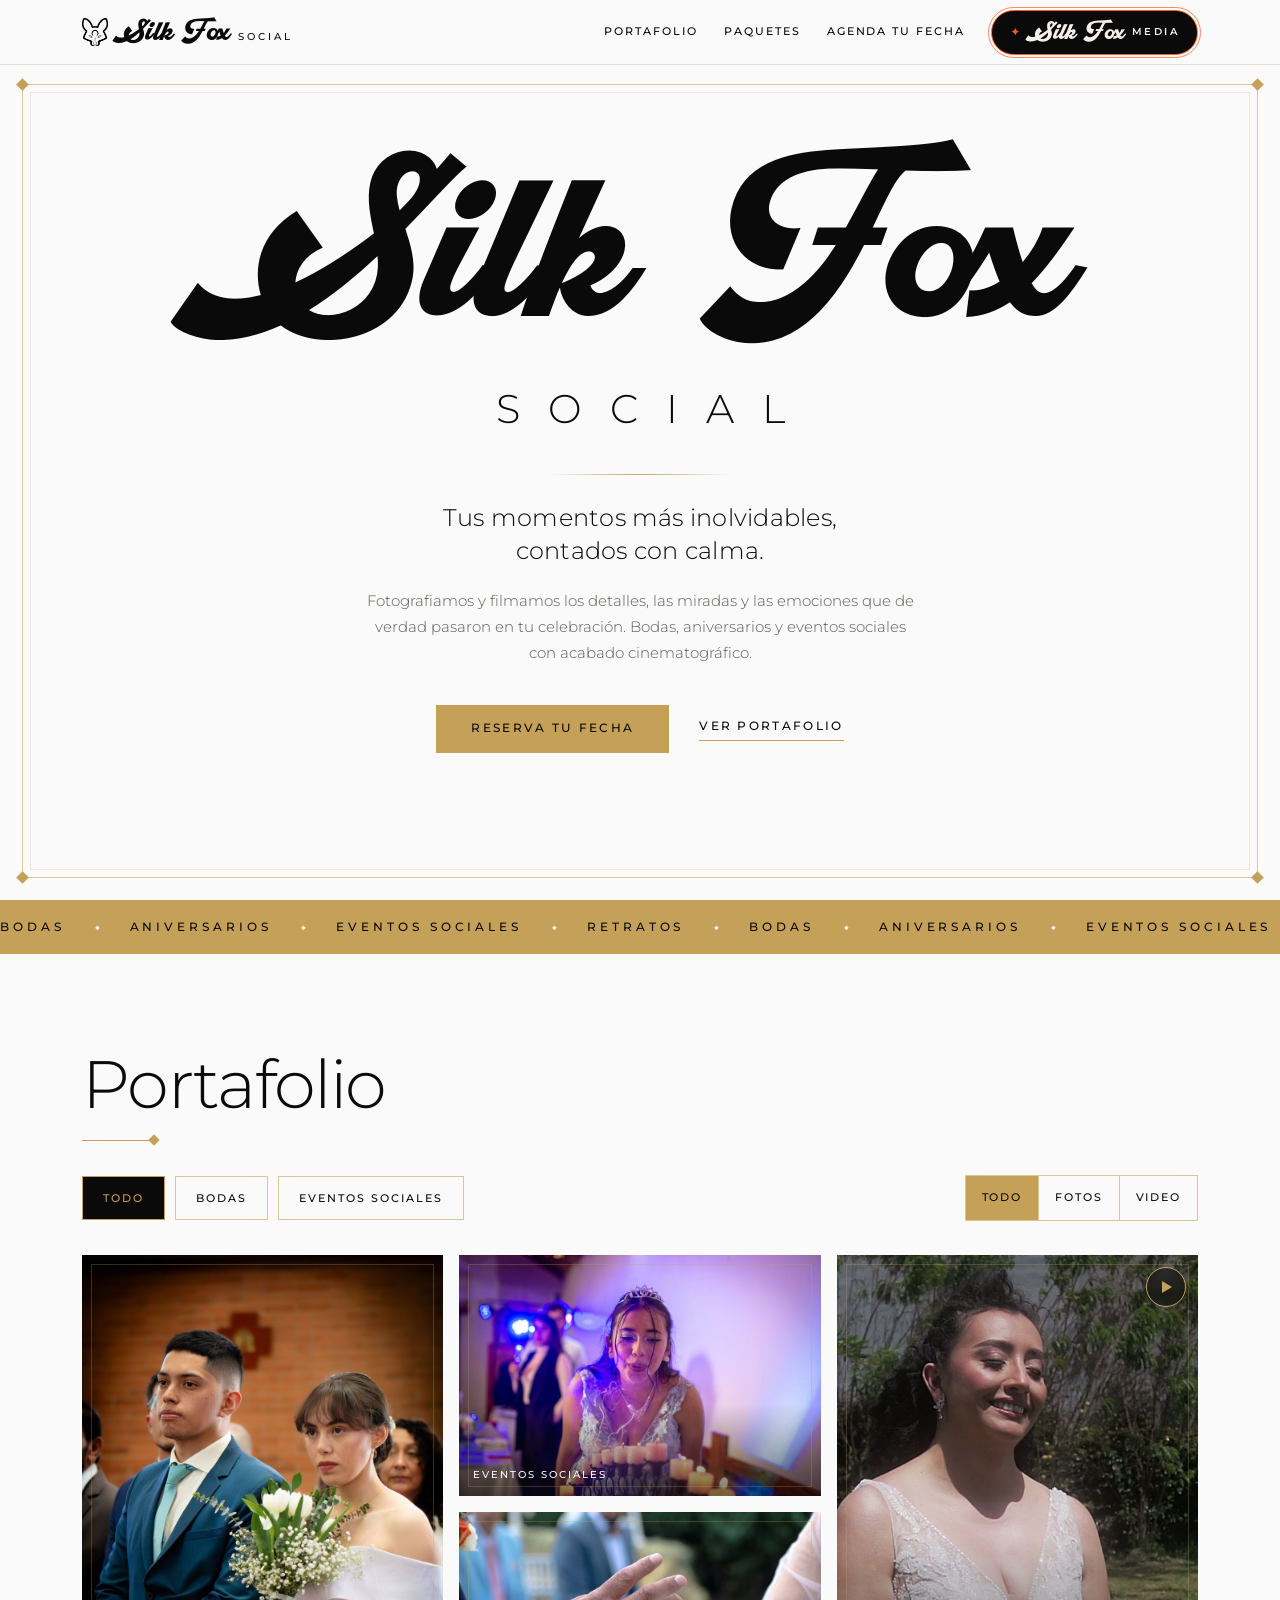
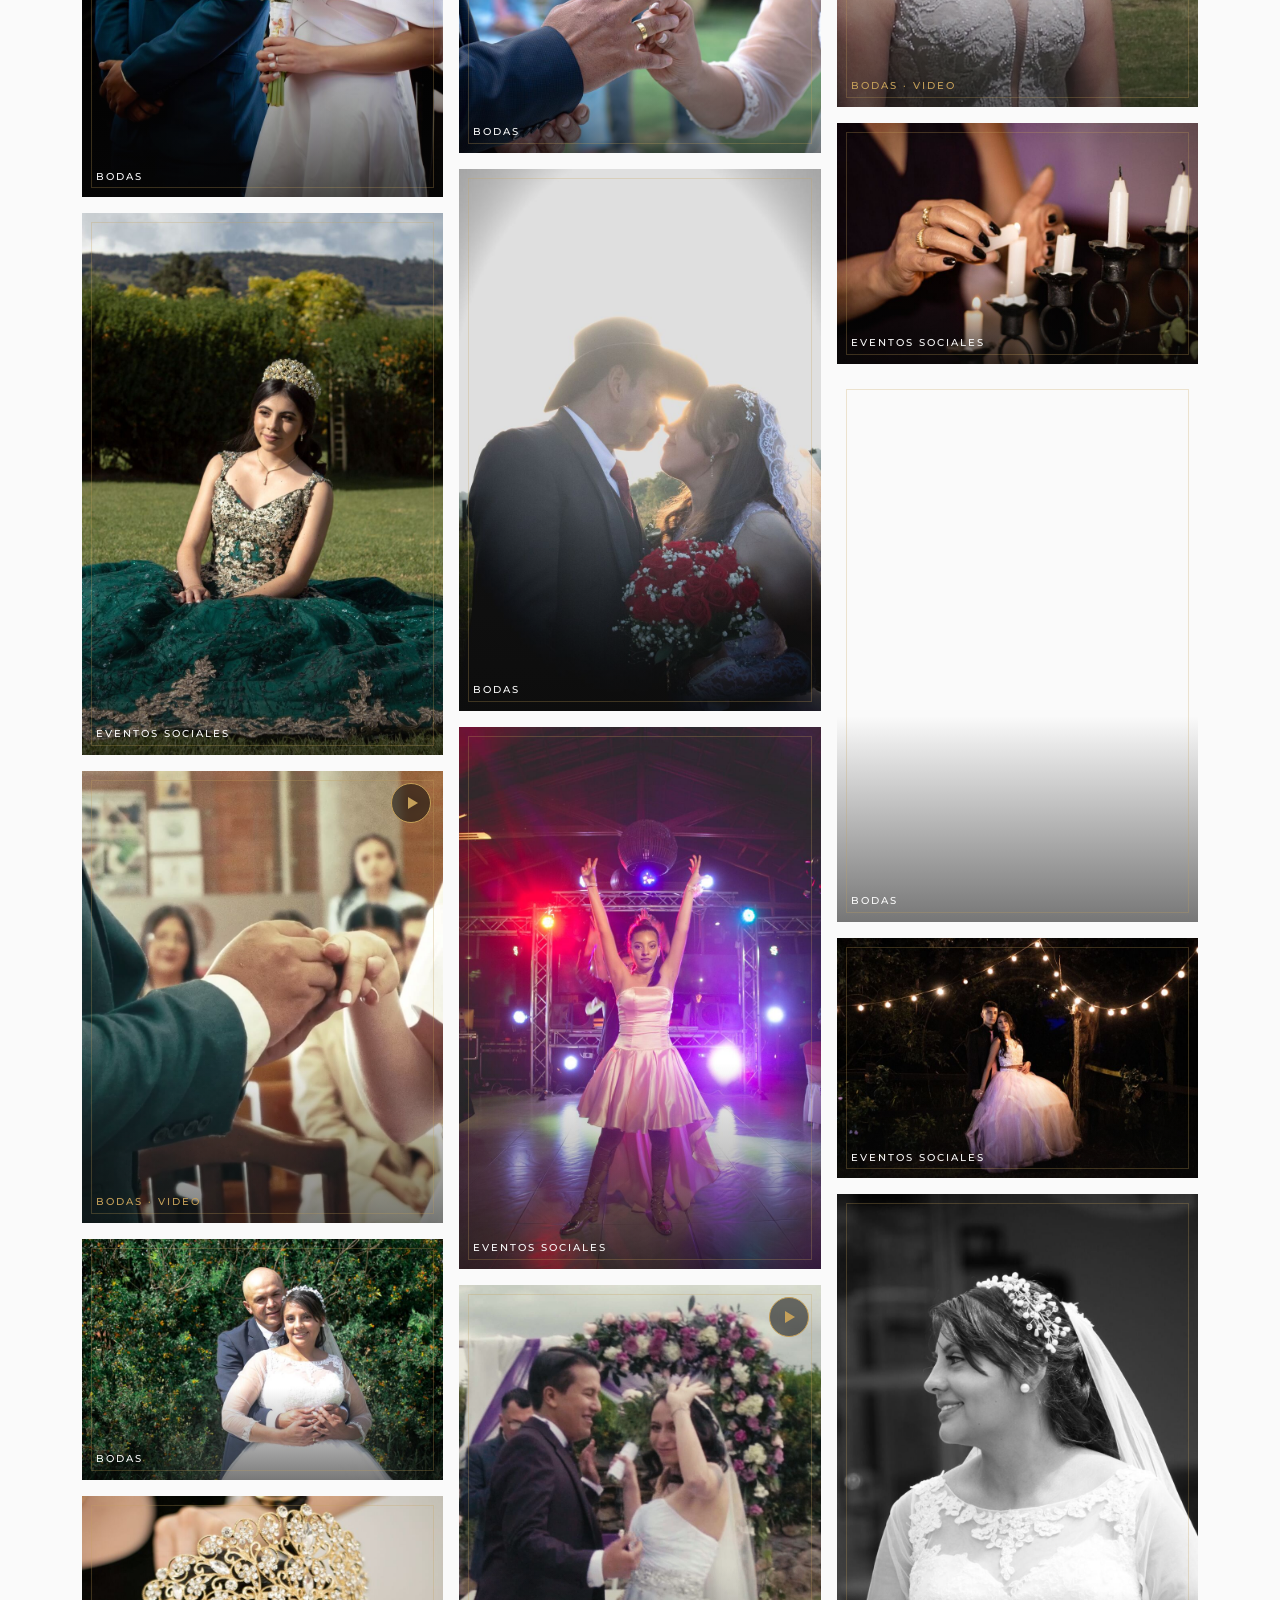
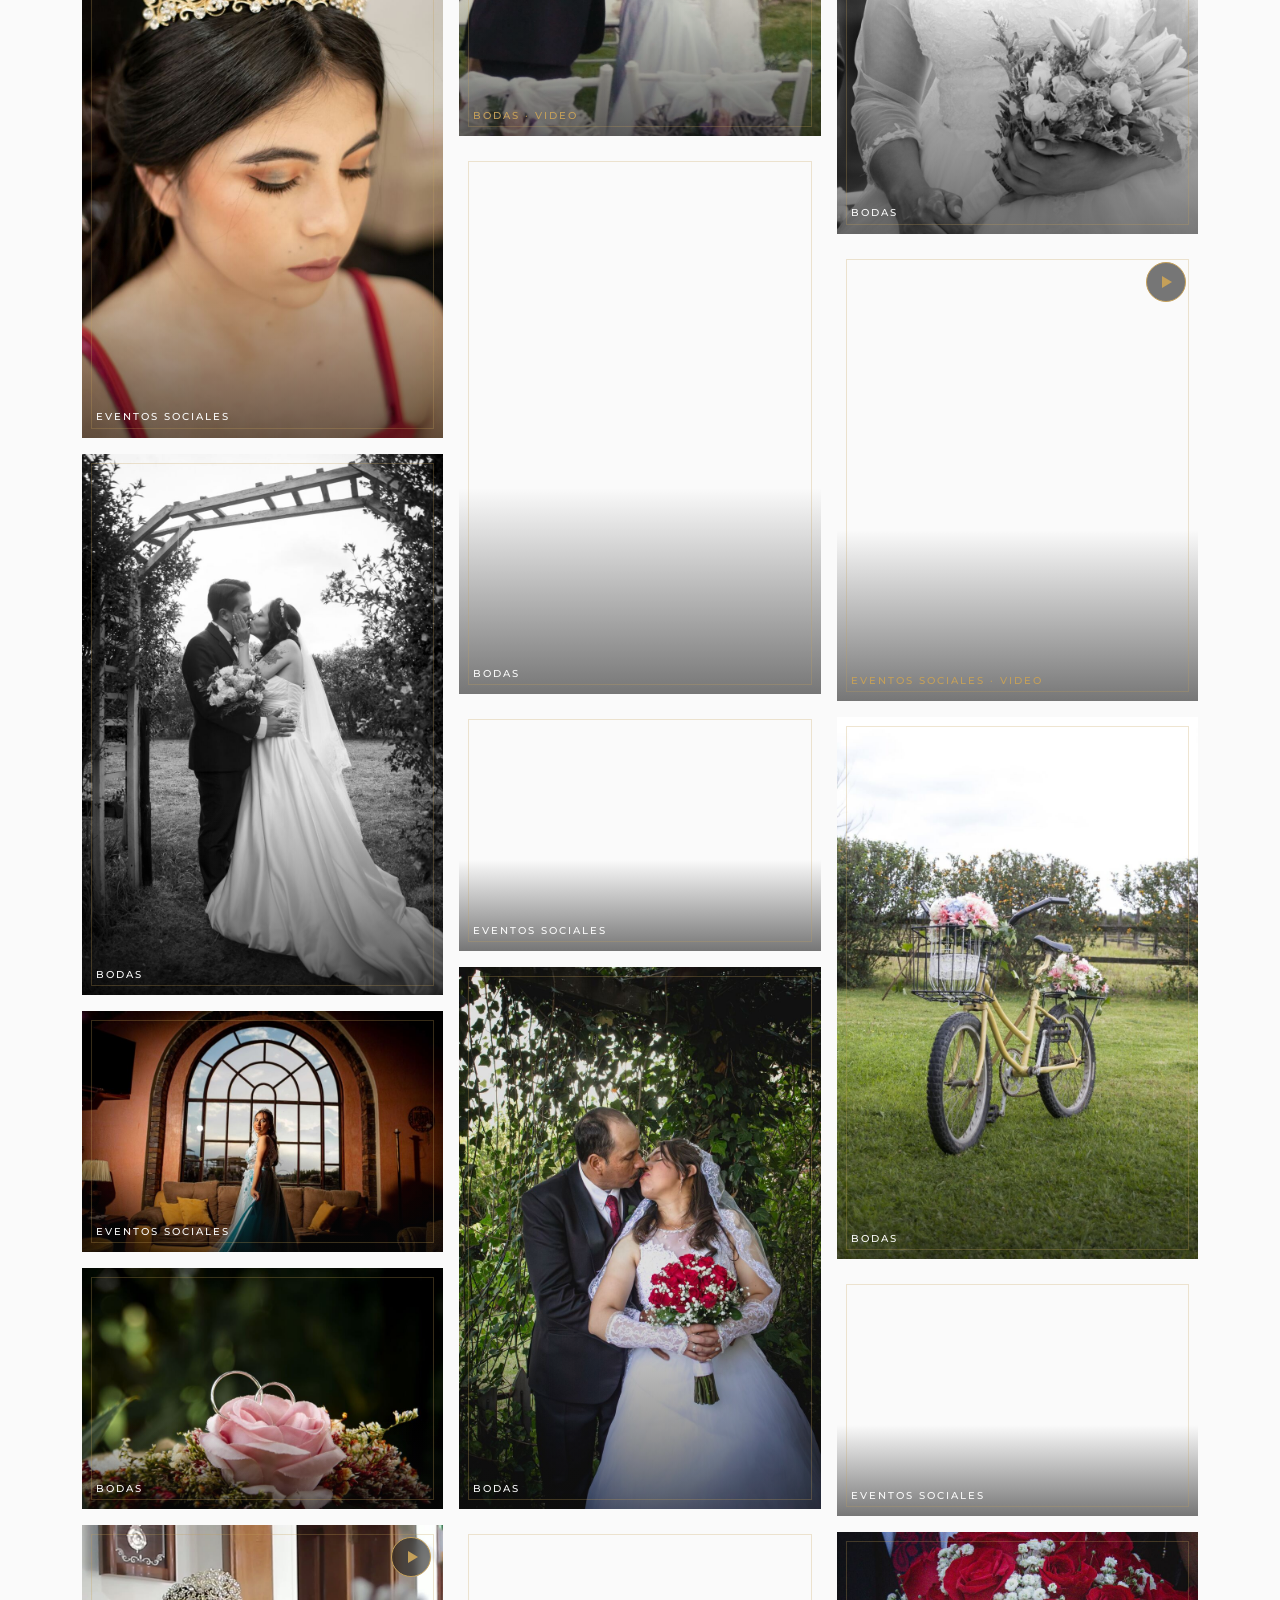
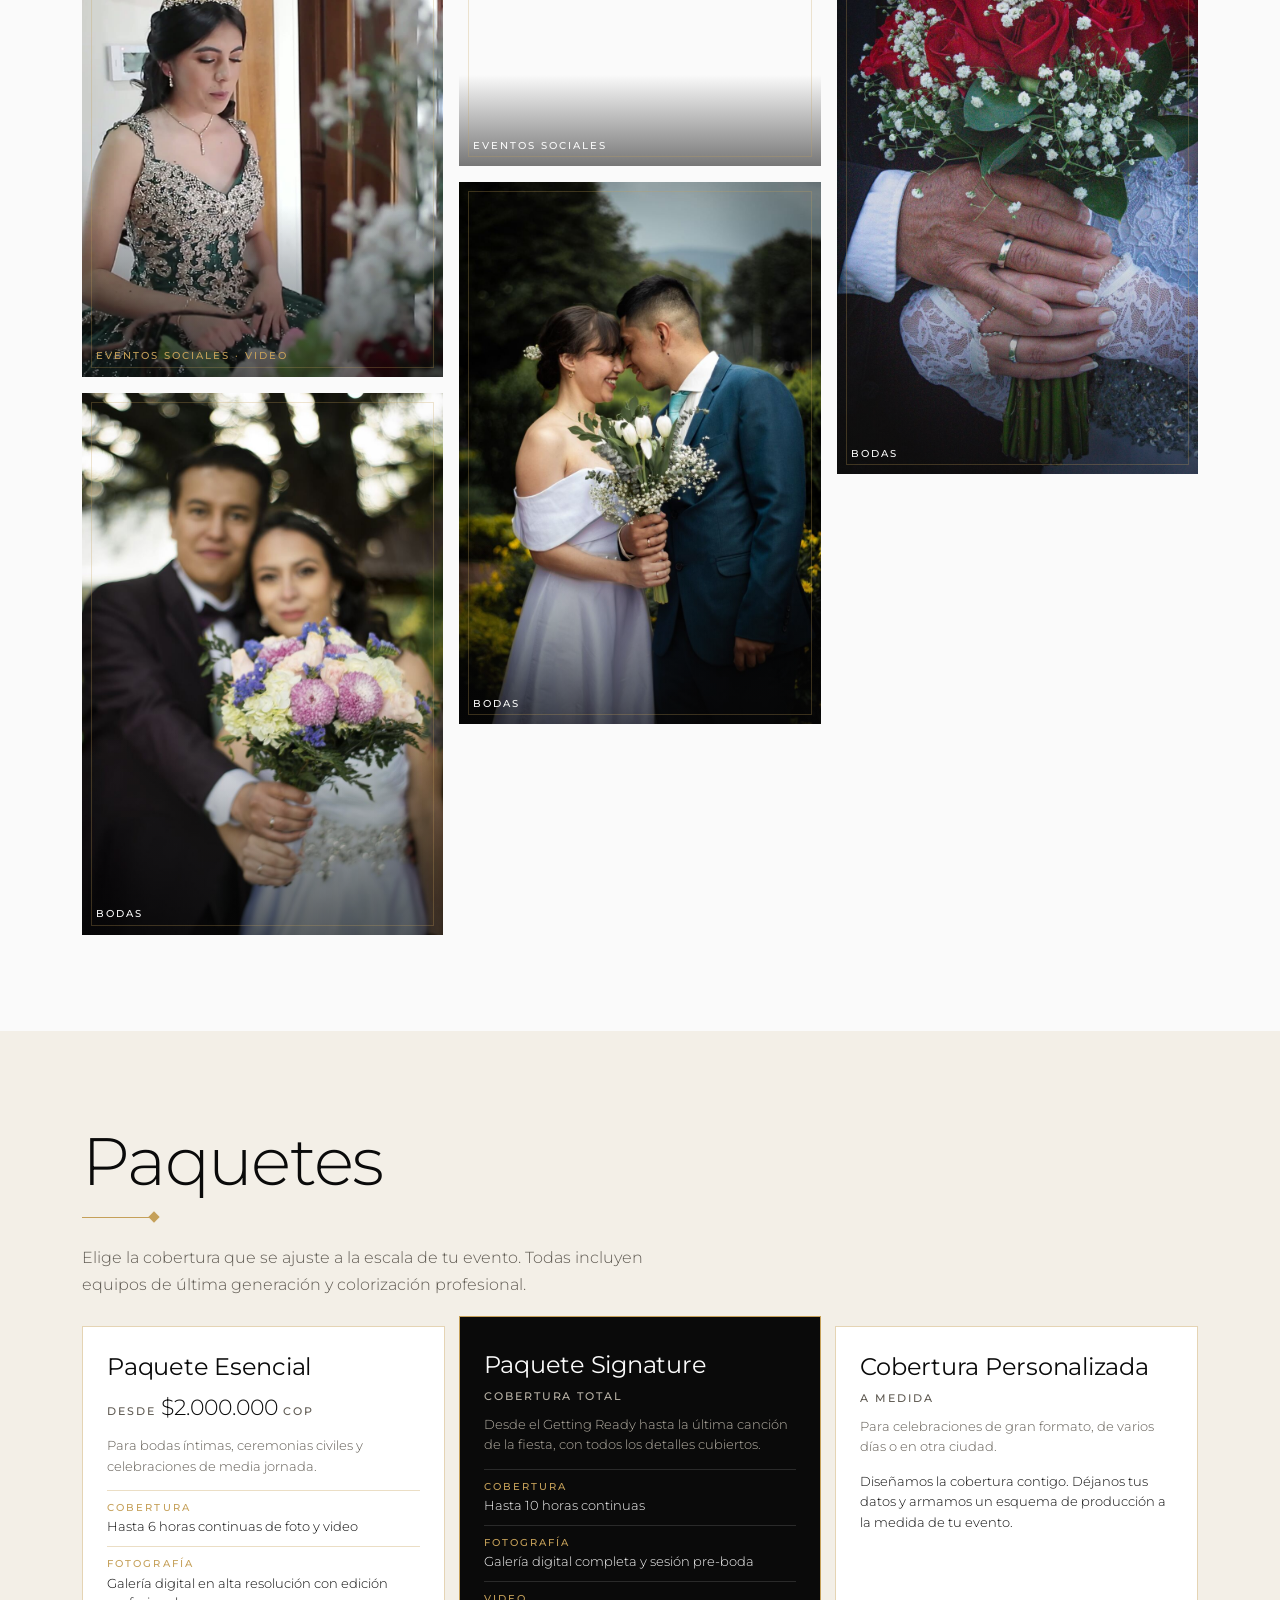
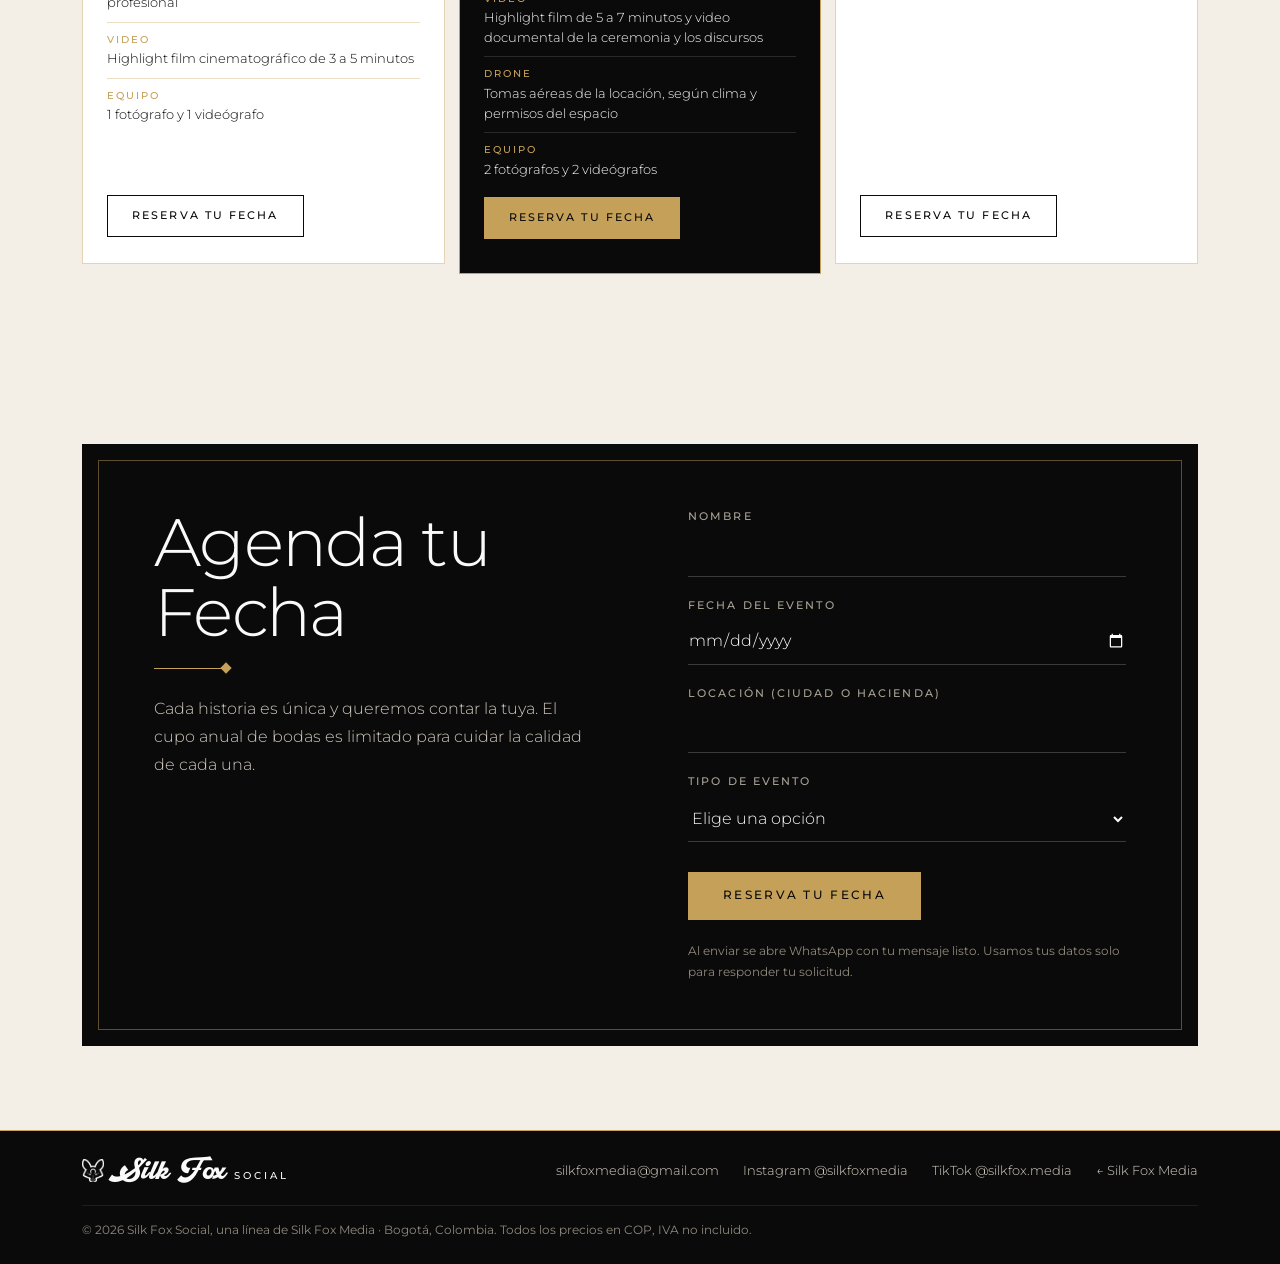
==== commit 036afb97: "Portafolio de Social con material real y showreel en Media - Social: 24 fotos y 5 videos reales en l" ====
--- a/social.html
+++ b/social.html
@@ -64,25 +64,54 @@
       <h2 class="disp">Portafolio</h2>
       <span class="rule" aria-hidden="true"><b></b></span>
     </header>
-    <div class="chips rv" role="group" aria-label="Filtrar portafolio">
-      <button class="chip is-on" data-filter="all" aria-pressed="true">Todo</button>
-      <button class="chip" data-filter="bodas" aria-pressed="false">Bodas</button>
-      <button class="chip" data-filter="eventos" aria-pressed="false">Eventos Sociales</button>
-      <button class="chip" data-filter="retratos" aria-pressed="false">Retratos</button>
-    </div>
-    <!-- MOCK: reemplazar cada .ph por <img src="assets/social/NOMBRE.webp" alt="descripción" loading="lazy" width="" height=""> -->
+    <!-- Cada pieza: FOTO  data-type="foto" data-full="(2000 px)" + <img> miniatura de 900 px.
+         VIDEO data-type="video" data-video="(mp4 local, < 25 MB)" o data-embed="https://www.youtube-nocookie.com/embed/ID",
+               + <img> póster 4:5; data-preview opcional (3-5 s, sin audio) para el movimiento al pasar el cursor. -->
+    <div class="filters rv">
+      <div class="chips" role="group" aria-label="Filtrar por tipo de celebración">
+        <button class="chip is-on" data-filter="all" aria-pressed="true">Todo</button>
+        <button class="chip" data-filter="bodas" aria-pressed="false">Bodas</button>
+        <button class="chip" data-filter="eventos" aria-pressed="false">Eventos Sociales</button>
+        <!-- <button class="chip" data-filter="retratos" aria-pressed="false">Retratos</button>  se activa cuando haya sesiones de retrato -->
+      </div>
+      <div class="kinds" role="group" aria-label="Filtrar por formato">
+        <button class="kind is-on" data-kind="all" aria-pressed="true">Todo</button>
+        <button class="kind" data-kind="foto" aria-pressed="false">Fotos</button>
+        <button class="kind" data-kind="video" aria-pressed="false">Video</button>
+      </div>
+    </div>
     <div class="masonry" id="masonry">
-      <figure class="tile a-45" data-cat="bodas"><div class="ph"></div><figcaption>Bodas</figcaption></figure>
-      <figure class="tile a-11" data-cat="eventos"><div class="ph"></div><figcaption>Eventos Sociales</figcaption></figure>
-      <figure class="tile a-34" data-cat="retratos"><div class="ph"></div><figcaption>Retratos</figcaption></figure>
-      <figure class="tile a-43" data-cat="bodas"><div class="ph"></div><figcaption>Bodas</figcaption></figure>
-      <figure class="tile a-45" data-cat="eventos"><div class="ph"></div><figcaption>Eventos Sociales</figcaption></figure>
-      <figure class="tile a-11" data-cat="bodas"><div class="ph"></div><figcaption>Bodas</figcaption></figure>
-      <figure class="tile a-34" data-cat="bodas"><div class="ph"></div><figcaption>Bodas</figcaption></figure>
-      <figure class="tile a-43" data-cat="retratos"><div class="ph"></div><figcaption>Retratos</figcaption></figure>
-      <figure class="tile a-45" data-cat="eventos"><div class="ph"></div><figcaption>Eventos Sociales</figcaption></figure>
-    </div>
-    <p class="note rv">Estamos reuniendo aquí el material real de cada celebración.</p>
+      <figure class="tile" data-cat="bodas" data-type="foto" data-full="assets/social/portafolio/bodas-01.jpg"><button class="tile__btn" type="button" aria-label="Ver foto, Bodas"><img src="assets/social/portafolio/bodas-01-thumb.jpg" alt="Novios de pie durante la ceremonia, ella con un ramo blanco" loading="lazy" decoding="async" width="900" height="1350"></button><figcaption>Bodas</figcaption></figure>
+      <figure class="tile" data-cat="eventos" data-type="foto" data-full="assets/social/portafolio/eventos-01.jpg"><button class="tile__btn" type="button" aria-label="Ver foto, Eventos Sociales"><img src="assets/social/portafolio/eventos-01-thumb.jpg" alt="Quinceañera con vestido verde sentada en el jardín" loading="lazy" decoding="async" width="900" height="1350"></button><figcaption>Eventos Sociales</figcaption></figure>
+      <figure class="tile" data-cat="bodas" data-type="video" data-video="assets/social/portafolio/bodas-15-video.mp4" data-preview="assets/social/portafolio/bodas-15-preview.mp4" data-title="Highlight de boda"><button class="tile__btn" type="button" aria-label="Reproducir video, Highlight de boda"><img src="assets/social/portafolio/bodas-15-poster.jpg" alt="" loading="lazy" decoding="async" width="1080" height="1350"><span class="play" aria-hidden="true"></span></button><figcaption>Bodas · Video</figcaption></figure>
+      <figure class="tile" data-cat="bodas" data-type="foto" data-full="assets/social/portafolio/bodas-04.jpg"><button class="tile__btn" type="button" aria-label="Ver foto, Bodas"><img src="assets/social/portafolio/bodas-04-thumb.jpg" alt="Novios abrazados frente a un seto en el jardín" loading="lazy" decoding="async" width="900" height="600"></button><figcaption>Bodas</figcaption></figure>
+      <figure class="tile" data-cat="eventos" data-type="foto" data-full="assets/social/portafolio/eventos-04.jpg"><button class="tile__btn" type="button" aria-label="Ver foto, Eventos Sociales"><img src="assets/social/portafolio/eventos-04-thumb.jpg" alt="Primer plano de la quinceañera con corona" loading="lazy" decoding="async" width="900" height="1350"></button><figcaption>Eventos Sociales</figcaption></figure>
+      <figure class="tile" data-cat="bodas" data-type="foto" data-full="assets/social/portafolio/bodas-05.jpg"><button class="tile__btn" type="button" aria-label="Ver foto, Bodas"><img src="assets/social/portafolio/bodas-05-thumb.jpg" alt="Beso de los novios bajo una pérgola, en blanco y negro" loading="lazy" decoding="async" width="900" height="1350"></button><figcaption>Bodas</figcaption></figure>
+      <figure class="tile" data-cat="eventos" data-type="foto" data-full="assets/social/portafolio/eventos-02.jpg"><button class="tile__btn" type="button" aria-label="Ver foto, Eventos Sociales"><img src="assets/social/portafolio/eventos-02-thumb.jpg" alt="Quinceañera junto a un ventanal en arco" loading="lazy" decoding="async" width="900" height="600"></button><figcaption>Eventos Sociales</figcaption></figure>
+      <figure class="tile" data-cat="bodas" data-type="foto" data-full="assets/social/portafolio/bodas-09.jpg"><button class="tile__btn" type="button" aria-label="Ver foto, Bodas"><img src="assets/social/portafolio/bodas-09-thumb.jpg" alt="Anillos sobre una rosa rosada" loading="lazy" decoding="async" width="900" height="600"></button><figcaption>Bodas</figcaption></figure>
+      <figure class="tile" data-cat="eventos" data-type="video" data-video="assets/social/portafolio/eventos-11-video.mp4" data-preview="assets/social/portafolio/eventos-11-preview.mp4" data-title="Fragmento del highlight de unos 15 años"><button class="tile__btn" type="button" aria-label="Reproducir video, Fragmento del highlight de unos 15 años"><img src="assets/social/portafolio/eventos-11-poster.jpg" alt="" loading="lazy" decoding="async" width="1080" height="1350"><span class="play" aria-hidden="true"></span></button><figcaption>Eventos Sociales · Video</figcaption></figure>
+      <figure class="tile" data-cat="bodas" data-type="foto" data-full="assets/social/portafolio/bodas-02.jpg"><button class="tile__btn" type="button" aria-label="Ver foto, Bodas"><img src="assets/social/portafolio/bodas-02-thumb.jpg" alt="Novios abrazados con un ramo de flores lilas" loading="lazy" decoding="async" width="900" height="1350"></button><figcaption>Bodas</figcaption></figure>
+      <figure class="tile" data-cat="eventos" data-type="foto" data-full="assets/social/portafolio/eventos-07.jpg"><button class="tile__btn" type="button" aria-label="Ver foto, Eventos Sociales"><img src="assets/social/portafolio/eventos-07-thumb.jpg" alt="Quinceañera soplando las velas" loading="lazy" decoding="async" width="900" height="600"></button><figcaption>Eventos Sociales</figcaption></figure>
+      <figure class="tile" data-cat="bodas" data-type="foto" data-full="assets/social/portafolio/bodas-14.jpg"><button class="tile__btn" type="button" aria-label="Ver foto, Bodas"><img src="assets/social/portafolio/bodas-14-thumb.jpg" alt="Intercambio de anillos" loading="lazy" decoding="async" width="900" height="600"></button><figcaption>Bodas</figcaption></figure>
+      <figure class="tile" data-cat="bodas" data-type="foto" data-full="assets/social/portafolio/bodas-03.jpg"><button class="tile__btn" type="button" aria-label="Ver foto, Bodas"><img src="assets/social/portafolio/bodas-03-thumb.jpg" alt="Novios frente a frente a contraluz, él con sombrero" loading="lazy" decoding="async" width="900" height="1350"></button><figcaption>Bodas</figcaption></figure>
+      <figure class="tile" data-cat="eventos" data-type="foto" data-full="assets/social/portafolio/eventos-05.jpg"><button class="tile__btn" type="button" aria-label="Ver foto, Eventos Sociales"><img src="assets/social/portafolio/eventos-05-thumb.jpg" alt="Quinceañera bailando en la pista con luces de colores" loading="lazy" decoding="async" width="900" height="1350"></button><figcaption>Eventos Sociales</figcaption></figure>
+      <figure class="tile" data-cat="bodas" data-type="video" data-video="assets/social/portafolio/bodas-16-video.mp4" data-preview="assets/social/portafolio/bodas-16-preview.mp4" data-title="Reel de boda"><button class="tile__btn" type="button" aria-label="Reproducir video, Reel de boda"><img src="assets/social/portafolio/bodas-16-poster.jpg" alt="" loading="lazy" decoding="async" width="1080" height="1350"><span class="play" aria-hidden="true"></span></button><figcaption>Bodas · Video</figcaption></figure>
+      <figure class="tile" data-cat="bodas" data-type="foto" data-full="assets/social/portafolio/bodas-08.jpg"><button class="tile__btn" type="button" aria-label="Ver foto, Bodas"><img src="assets/social/portafolio/bodas-08-thumb.jpg" alt="Detalle de la torta de bodas con flores" loading="lazy" decoding="async" width="900" height="1350"></button><figcaption>Bodas</figcaption></figure>
+      <figure class="tile" data-cat="eventos" data-type="foto" data-full="assets/social/portafolio/eventos-03.jpg"><button class="tile__btn" type="button" aria-label="Ver foto, Eventos Sociales"><img src="assets/social/portafolio/eventos-03-thumb.jpg" alt="Perfil de la quinceañera a contraluz" loading="lazy" decoding="async" width="900" height="600"></button><figcaption>Eventos Sociales</figcaption></figure>
+      <figure class="tile" data-cat="bodas" data-type="foto" data-full="assets/social/portafolio/bodas-13.jpg"><button class="tile__btn" type="button" aria-label="Ver foto, Bodas"><img src="assets/social/portafolio/bodas-13-thumb.jpg" alt="Beso de los novios con un ramo de rosas rojas" loading="lazy" decoding="async" width="900" height="1350"></button><figcaption>Bodas</figcaption></figure>
+      <figure class="tile" data-cat="eventos" data-type="foto" data-full="assets/social/portafolio/eventos-08.jpg"><button class="tile__btn" type="button" aria-label="Ver foto, Eventos Sociales"><img src="assets/social/portafolio/eventos-08-thumb.jpg" alt="Quinceañera recostada sobre su vestido verde" loading="lazy" decoding="async" width="900" height="600"></button><figcaption>Eventos Sociales</figcaption></figure>
+      <figure class="tile" data-cat="bodas" data-type="foto" data-full="assets/social/portafolio/bodas-10.jpg"><button class="tile__btn" type="button" aria-label="Ver foto, Bodas"><img src="assets/social/portafolio/bodas-10-thumb.jpg" alt="Novios sonriendo juntos en el jardín" loading="lazy" decoding="async" width="900" height="1350"></button><figcaption>Bodas</figcaption></figure>
+      <figure class="tile" data-cat="bodas" data-type="video" data-video="assets/social/portafolio/bodas-17-video.mp4" data-preview="assets/social/portafolio/bodas-17-preview.mp4" data-title="Fragmento del highlight de una boda"><button class="tile__btn" type="button" aria-label="Reproducir video, Fragmento del highlight de una boda"><img src="assets/social/portafolio/bodas-17-poster.jpg" alt="" loading="lazy" decoding="async" width="1080" height="1350"><span class="play" aria-hidden="true"></span></button><figcaption>Bodas · Video</figcaption></figure>
+      <figure class="tile" data-cat="eventos" data-type="foto" data-full="assets/social/portafolio/eventos-09.jpg"><button class="tile__btn" type="button" aria-label="Ver foto, Eventos Sociales"><img src="assets/social/portafolio/eventos-09-thumb.jpg" alt="Manos encendiendo las velas" loading="lazy" decoding="async" width="900" height="600"></button><figcaption>Eventos Sociales</figcaption></figure>
+      <figure class="tile" data-cat="bodas" data-type="foto" data-full="assets/social/portafolio/bodas-06.jpg"><button class="tile__btn" type="button" aria-label="Ver foto, Bodas"><img src="assets/social/portafolio/bodas-06-thumb.jpg" alt="Manos de los novios entrelazadas" loading="lazy" decoding="async" width="900" height="1350"></button><figcaption>Bodas</figcaption></figure>
+      <figure class="tile" data-cat="eventos" data-type="foto" data-full="assets/social/portafolio/eventos-06.jpg"><button class="tile__btn" type="button" aria-label="Ver foto, Eventos Sociales"><img src="assets/social/portafolio/eventos-06-thumb.jpg" alt="Quinceañera bajo una guirnalda de luces de noche" loading="lazy" decoding="async" width="900" height="600"></button><figcaption>Eventos Sociales</figcaption></figure>
+      <figure class="tile" data-cat="bodas" data-type="foto" data-full="assets/social/portafolio/bodas-11.jpg"><button class="tile__btn" type="button" aria-label="Ver foto, Bodas"><img src="assets/social/portafolio/bodas-11-thumb.jpg" alt="Retrato de la novia con velo y ramo, en blanco y negro" loading="lazy" decoding="async" width="900" height="1592"></button><figcaption>Bodas</figcaption></figure>
+      <figure class="tile" data-cat="eventos" data-type="video" data-video="assets/social/portafolio/eventos-12-video.mp4" data-preview="assets/social/portafolio/eventos-12-preview.mp4" data-title="Fragmento del highlight de unos 15 años"><button class="tile__btn" type="button" aria-label="Reproducir video, Fragmento del highlight de unos 15 años"><img src="assets/social/portafolio/eventos-12-poster.jpg" alt="" loading="lazy" decoding="async" width="1080" height="1350"><span class="play" aria-hidden="true"></span></button><figcaption>Eventos Sociales · Video</figcaption></figure>
+      <figure class="tile" data-cat="bodas" data-type="foto" data-full="assets/social/portafolio/bodas-12.jpg"><button class="tile__btn" type="button" aria-label="Ver foto, Bodas"><img src="assets/social/portafolio/bodas-12-thumb.jpg" alt="Bicicleta decorada con flores en el jardín" loading="lazy" decoding="async" width="900" height="1350"></button><figcaption>Bodas</figcaption></figure>
+      <figure class="tile" data-cat="eventos" data-type="foto" data-full="assets/social/portafolio/eventos-10.jpg"><button class="tile__btn" type="button" aria-label="Ver foto, Eventos Sociales"><img src="assets/social/portafolio/eventos-10-thumb.jpg" alt="Mesa de postres con torta y cupcakes" loading="lazy" decoding="async" width="900" height="600"></button><figcaption>Eventos Sociales</figcaption></figure>
+      <figure class="tile" data-cat="bodas" data-type="foto" data-full="assets/social/portafolio/bodas-07.jpg"><button class="tile__btn" type="button" aria-label="Ver foto, Bodas"><img src="assets/social/portafolio/bodas-07-thumb.jpg" alt="Manos de los novios con los anillos sobre un ramo de rosas rojas" loading="lazy" decoding="async" width="900" height="1350"></button><figcaption>Bodas</figcaption></figure>
+    </div>
+    <p class="empty note" id="empty" hidden>No hay piezas con esa combinación todavía.</p>
   </div>
 </section>
 
@@ -178,6 +207,15 @@
   </div>
 </footer>
 
+
+<dialog class="lb" id="lb" aria-label="Visor del portafolio">
+  <button class="lb__x" type="button" aria-label="Cerrar" data-lb="close">×</button>
+  <button class="lb__nav lb__prev" type="button" aria-label="Anterior" data-lb="prev">‹</button>
+  <div class="lb__stage" id="lbStage"></div>
+  <button class="lb__nav lb__next" type="button" aria-label="Siguiente" data-lb="next">›</button>
+  <p class="lb__cap" id="lbCap"></p>
+</dialog>
+
 <script src="social.js"></script>
 <script src="transition.js"></script>
 </body>
--- a/social.css
+++ b/social.css
@@ -229,3 +229,56 @@
 .pack.pack--dark{background:var(--ink);border-color:var(--gold);color:var(--pearl)}
 .pack.pack--dark .spec div{border-color:#2a2a2a}
 .pack.pack--dark .spec dd{color:var(--pearl)}
+
+/* ===== portafolio: fotos y video ===== */
+.play{position:absolute;display:grid;place-items:center;width:58px;height:58px;border-radius:50%;background:rgba(10,10,10,.55);border:1px solid var(--gold);backdrop-filter:blur(4px);transition:transform .5s var(--ease),background .4s;pointer-events:none}
+.play::before{content:"";margin-left:4px;border-style:solid;border-width:8px 0 8px 13px;border-color:transparent transparent transparent var(--gold)}
+.tile .play{top:12px;right:12px;width:40px;height:40px}
+.tile .play::before{border-width:6px 0 6px 10px;margin-left:3px}
+.tile__btn{display:block;position:relative;width:100%;padding:0;margin:0;border:0;background:none;color:inherit;font:inherit;cursor:pointer;overflow:hidden}
+.tile__btn .ph{display:block}
+.tile__btn:focus-visible{outline:2px solid var(--gold);outline-offset:-2px;border-radius:0}
+.tile__video{position:absolute;inset:0;width:100%;height:100%;object-fit:cover;pointer-events:none}
+.tile:hover .play{transform:scale(1.08);background:rgba(10,10,10,.75)}
+.tile[data-type=video] .ph{background:linear-gradient(145deg,#2a2519,#0f0d09)}
+.tile[data-type=video] figcaption{color:var(--gold)}
+.tile figcaption{pointer-events:none}
+.filters{display:flex;flex-wrap:wrap;justify-content:space-between;align-items:center;gap:14px 24px;margin-bottom:34px}
+.filters .chips{margin:0}
+.kinds{display:inline-flex;border:1px solid rgba(197,160,89,.6)}
+.kind{background:transparent;border:0;color:var(--ink);padding:0 16px;min-height:44px;font:500 10.5px/1 'Montserrat',sans-serif;letter-spacing:.18em;text-transform:uppercase;cursor:pointer;transition:background .3s,color .3s}
+.kind+.kind{border-left:1px solid rgba(197,160,89,.6)}
+.kind.is-on{background:var(--gold);color:var(--ink)}
+.empty{margin:10px 0}
+.tile__btn img{transition:transform 1.2s var(--ease)}
+
+/* visor */
+.lb{width:100vw;height:100dvh;max-width:none;max-height:none;margin:0;padding:0;border:0;background:rgba(10,10,10,.96);color:var(--pearl)}
+.lb[open]{display:grid;grid-template-columns:56px 1fr 56px;grid-template-rows:1fr auto;align-items:center}
+.lb::backdrop{background:rgba(10,10,10,.96)}
+.lb__stage{grid-column:2;grid-row:1;display:grid;place-items:center;min-height:0;height:100%;padding:56px 0 8px}
+.lb__stage img,.lb__stage video,.lb__stage iframe{max-width:100%;max-height:100%;width:auto;height:auto;border:0;background:#000}
+.lb__stage iframe{width:min(100%,calc((100dvh - 140px)*16/9));aspect-ratio:16/9;height:auto}
+.lb__ph{display:grid;place-items:center;width:min(100%,640px);aspect-ratio:4/3;border:1px solid rgba(197,160,89,.5);color:var(--gold);font-size:11px;letter-spacing:.2em;text-transform:uppercase;text-align:center;padding:20px}
+.lb__cap{grid-column:2;grid-row:2;text-align:center;font-size:11px;letter-spacing:.2em;text-transform:uppercase;color:var(--gold);padding:6px 0 18px}
+.lb__x,.lb__nav{background:none;border:0;color:var(--pearl);cursor:pointer;font-family:'Montserrat',sans-serif;font-weight:200;transition:color .3s}
+.lb__x{position:absolute;top:8px;right:14px;font-size:38px;line-height:1;width:48px;height:48px;z-index:2}
+.lb__nav{font-size:44px;height:100%;min-height:48px;grid-row:1}
+.lb__prev{grid-column:1}.lb__next{grid-column:3}
+.lb__x:hover,.lb__nav:hover{color:var(--gold)}
+@media (max-width:767px){
+  .lb[open]{grid-template-columns:36px 1fr 36px}
+  .lb__nav{font-size:34px}
+  .filters{flex-direction:column;align-items:flex-start}
+}
+@media (prefers-reduced-motion:reduce){
+  .play,.tile__btn img,.tile:hover .ph,.tile:hover img{transition:none;transform:none}
+  .tile:hover .play{transform:none}
+}
+
+/* piezas reales: imagen a sangre y etiqueta legible sobre la foto */
+.tile__btn img{display:block}
+.tile__btn:has(img)::after{content:"";position:absolute;inset:auto 0 0 0;height:38%;background:linear-gradient(to top,rgba(10,10,10,.55),transparent);pointer-events:none}
+.tile:has(img) figcaption{color:var(--pearl);z-index:1}
+.tile[data-type=video]:has(img) figcaption{color:var(--gold)}
+.lb__stage video{width:auto;height:auto;max-width:100%;max-height:calc(100dvh - 140px);background:transparent}
